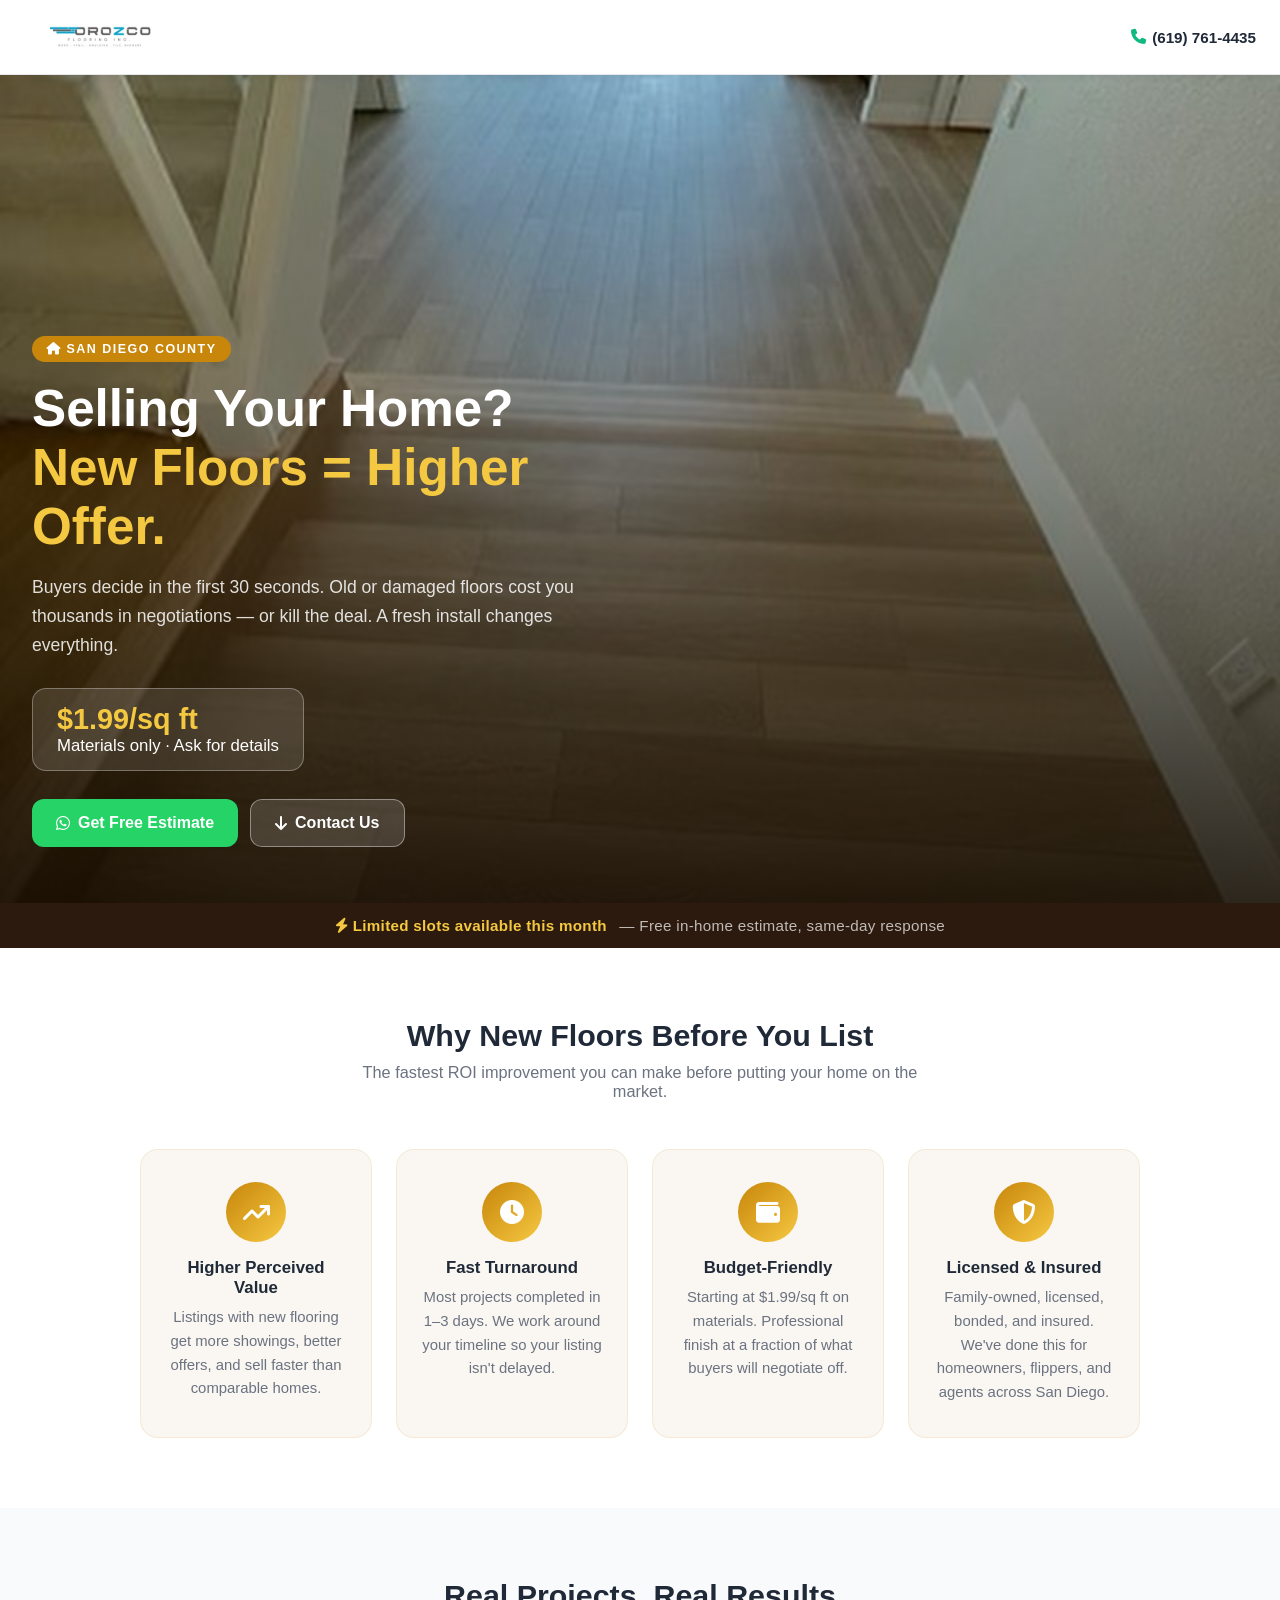
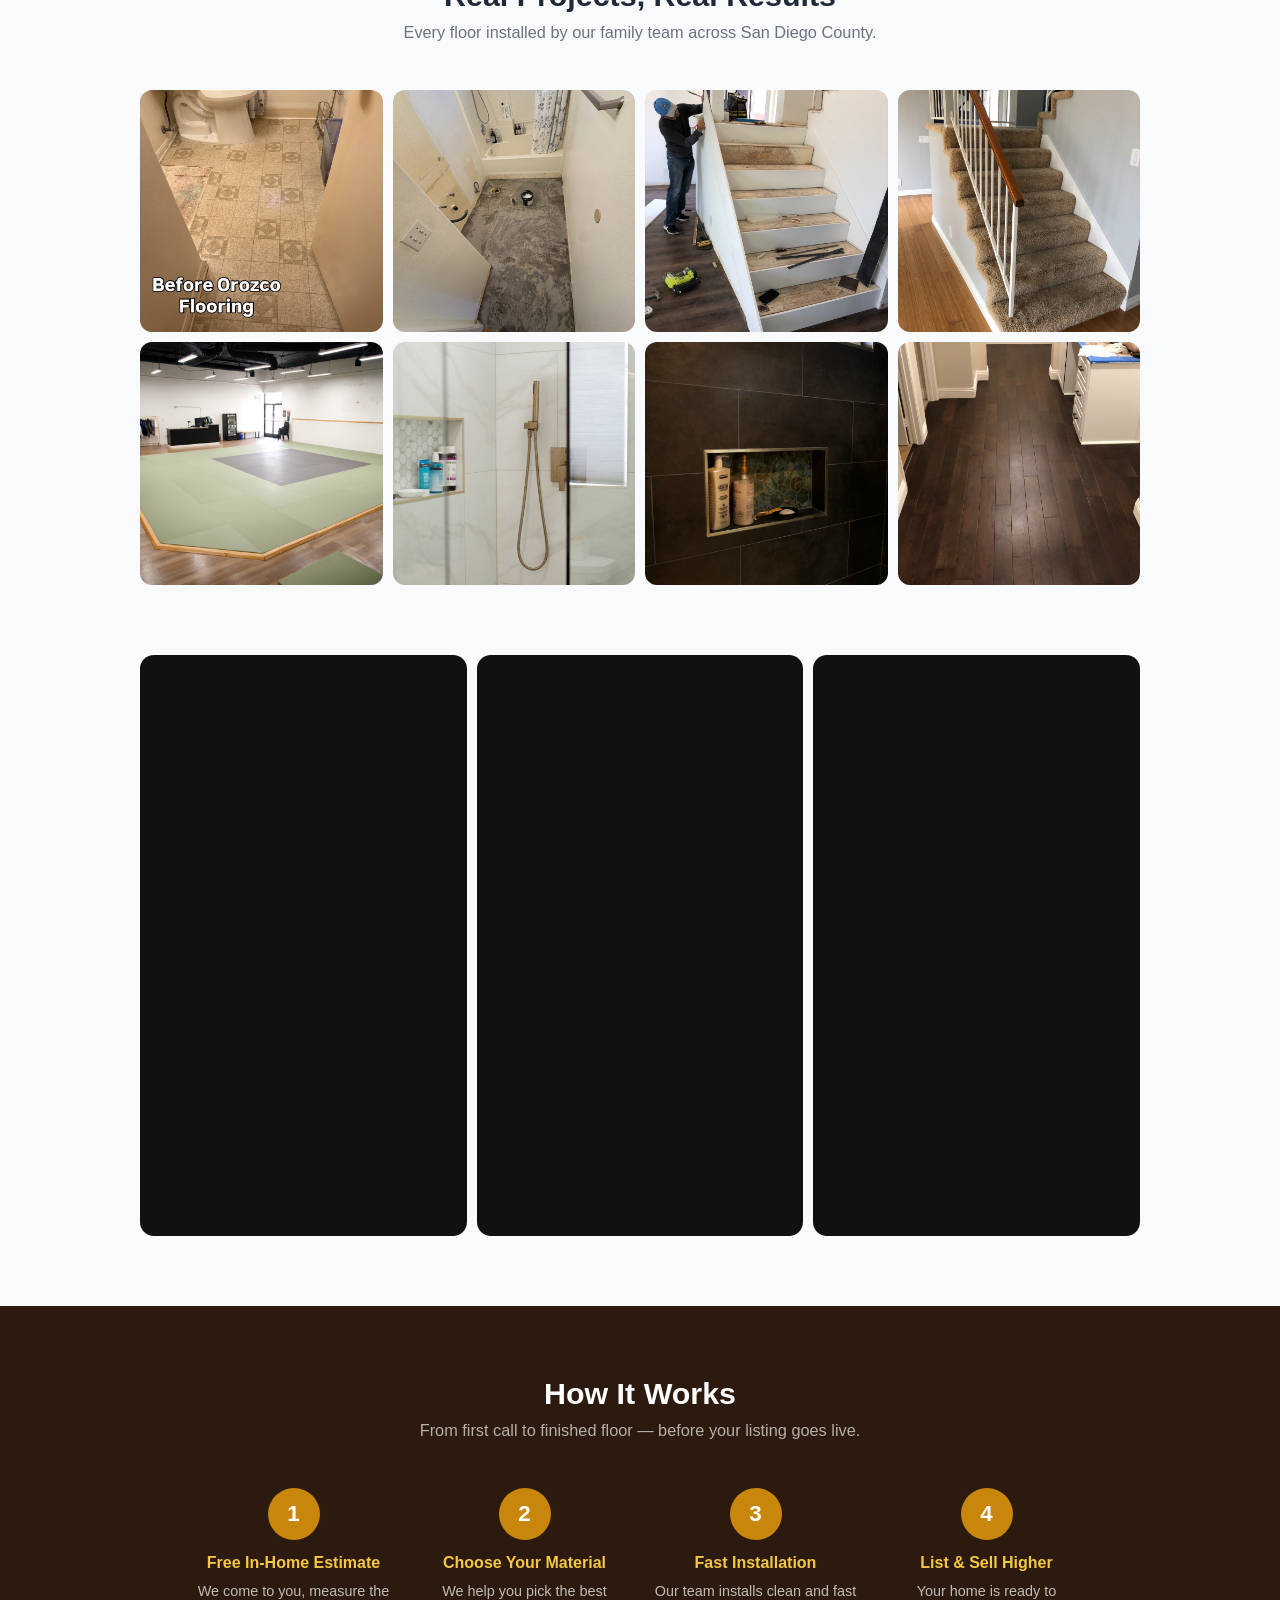
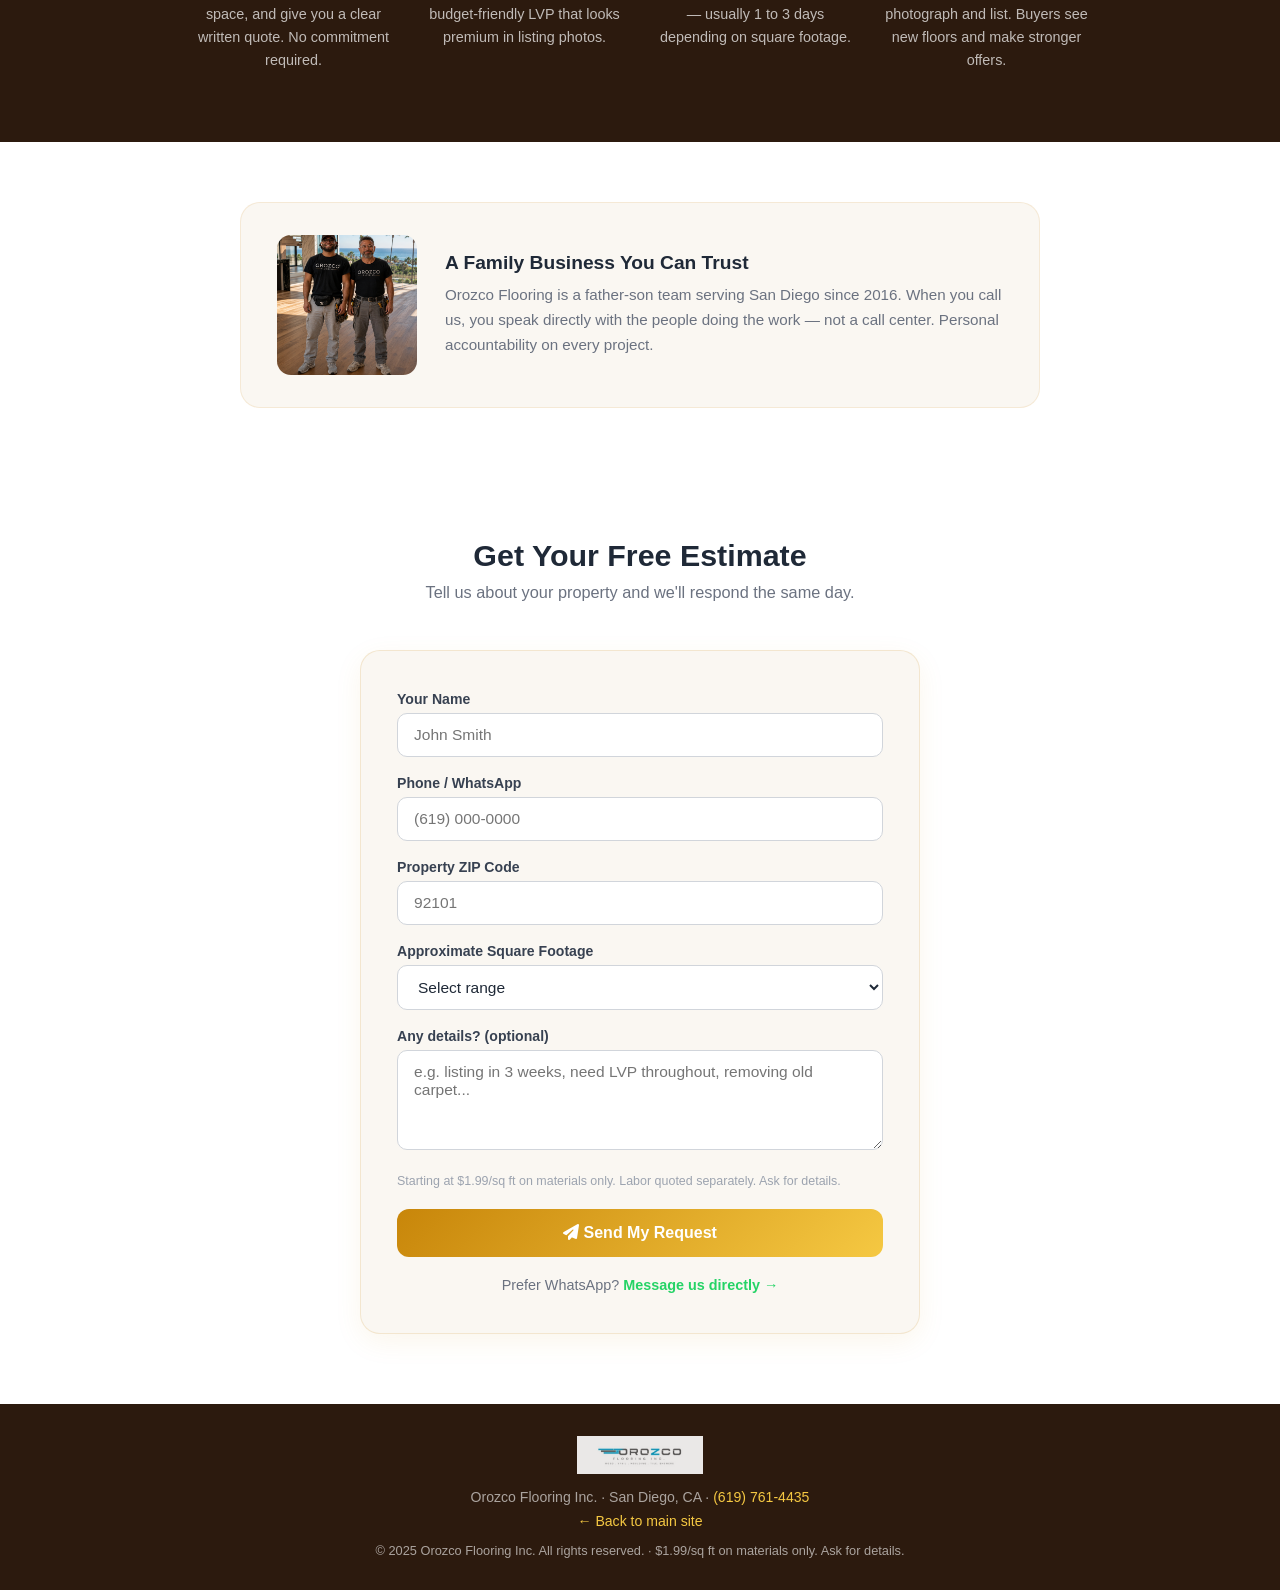
==== sell-your-home.html @ 4dd61f0c "Add sell-your-home landing page with form, gallery, videos" ====
<!DOCTYPE html>
<html lang="en">
<head>
  <meta charset="UTF-8">
  <meta name="viewport" content="width=device-width, initial-scale=1.0">
  <title>New Floors Before You List | Orozco Flooring San Diego</title>
  <meta name="description" content="Selling your home in San Diego? New LVP floors starting at $1.99/sq ft (materials only). Fast install, professional finish, ready before your listing goes live. Free estimate same day.">
  <meta property="og:title" content="New Floors Before You List | Orozco Flooring">
  <meta property="og:description" content="Buyers decide in 30 seconds. New LVP floors starting at $1.99/sq ft. Serving all of San Diego County. Free estimate.">
  <meta property="og:image" content="https://orozcoflooringsd.com/images/hero01.jpg">
  <meta property="og:url" content="https://orozcoflooringsd.com/sell-your-home.html">
  <meta name="twitter:card" content="summary_large_image">
  <link rel="icon" href="/images/favicon.png" type="image/png">
  <link rel="stylesheet" href="https://cdnjs.cloudflare.com/ajax/libs/font-awesome/6.5.0/css/all.min.css">
  <style>
    * { margin: 0; padding: 0; box-sizing: border-box; }
    :root {
      --primary: #C8860A;
      --primary-dark: #A06B05;
      --accent: #F5C842;
      --secondary: #2C1A0E;
      --text: #374151;
      --bg-light: #f9fafb;
    }
    body { font-family: 'Helvetica Neue', Arial, sans-serif; color: #333; background: #fff; }
    html { scroll-behavior: smooth; }
    a { text-decoration: none; }

    /* HEADER */
    header {
      background: #fff;
      padding: 12px 24px;
      display: flex; align-items: center; justify-content: space-between;
      border-bottom: 1px solid #e5e7eb;
      position: sticky; top: 0; z-index: 1000;
      box-shadow: 0 2px 8px rgba(0,0,0,0.06);
    }
    header img { height: 46px; width: auto; }
    .header-phone {
      display: flex; align-items: center; gap: 6px;
      color: #1f2937; font-weight: 700; font-size: 0.95rem;
    }
    .header-phone i { color: #10b981; }
    @media (max-width: 500px) { .header-phone { display: none; } }

    /* HERO */
    .hero {
      position: relative;
      min-height: 92vh;
      display: flex; align-items: flex-end;
      overflow: hidden;
    }
    .hero-video {
      position: absolute; inset: 0;
      width: 100%; height: 100%;
      object-fit: cover;
    }
    .hero-img {
      position: absolute; inset: 0;
      width: 100%; height: 100%;
      object-fit: cover;
    }
    .hero-overlay {
      position: absolute; inset: 0;
      background: linear-gradient(to top, rgba(20,10,0,0.85) 0%, rgba(20,10,0,0.4) 50%, rgba(20,10,0,0.15) 100%);
    }
    .hero-content {
      position: relative; z-index: 2;
      padding: 48px 32px 56px;
      max-width: 700px;
    }
    .hero-tag {
      display: inline-block;
      background: var(--primary);
      color: white; font-size: 0.78rem; font-weight: 700;
      letter-spacing: 1.5px; text-transform: uppercase;
      padding: 6px 14px; border-radius: 20px; margin-bottom: 18px;
    }
    .hero-content h1 {
      font-size: clamp(2rem, 5vw, 3.2rem);
      font-weight: 900; color: white; line-height: 1.15;
      margin-bottom: 16px;
    }
    .hero-content h1 span { color: var(--accent); }
    .hero-content p {
      color: rgba(255,255,255,0.85); font-size: 1.1rem;
      line-height: 1.65; margin-bottom: 28px; max-width: 560px;
    }
    .hero-price {
      display: inline-block;
      background: rgba(255,255,255,0.12);
      border: 1px solid rgba(255,255,255,0.3);
      color: white; border-radius: 14px;
      padding: 14px 24px; margin-bottom: 28px;
      font-size: 1.05rem;
    }
    .hero-price strong { font-size: 1.8rem; color: var(--accent); display: block; }
    .hero-price small { font-size: 0.75rem; color: rgba(255,255,255,0.65); display: block; margin-top: 2px; }
    .hero-ctas { display: flex; gap: 12px; flex-wrap: wrap; }
    .btn-wa {
      display: inline-flex; align-items: center; gap: 8px;
      background: #25D366; color: white;
      padding: 14px 24px; border-radius: 12px;
      font-weight: 700; font-size: 1rem;
      transition: background 0.2s, transform 0.2s;
    }
    .btn-wa:hover { background: #1ebe5d; transform: translateY(-2px); }
    .btn-scroll {
      display: inline-flex; align-items: center; gap: 8px;
      background: rgba(255,255,255,0.15); border: 1px solid rgba(255,255,255,0.4);
      color: white; padding: 14px 24px; border-radius: 12px;
      font-weight: 600; font-size: 1rem;
      transition: background 0.2s;
    }
    .btn-scroll:hover { background: rgba(255,255,255,0.25); }

    /* URGENCY BAR */
    .urgency-bar {
      background: var(--secondary);
      color: var(--accent);
      text-align: center; padding: 14px 20px;
      font-weight: 700; font-size: 0.95rem; letter-spacing: 0.3px;
    }
    .urgency-bar span { color: rgba(255,255,255,0.7); font-weight: 400; margin-left: 8px; }

    /* WHY SECTION */
    .why-section { padding: 70px 24px; background: #fff; }
    .why-section h2 {
      text-align: center; font-size: 1.9rem; font-weight: 800;
      color: #1f2937; margin-bottom: 10px;
    }
    .section-sub {
      text-align: center; color: #6b7280; font-size: 1.02rem;
      margin-bottom: 48px; max-width: 560px; margin-left: auto; margin-right: auto;
    }
    .why-grid {
      display: grid; grid-template-columns: repeat(auto-fit, minmax(220px,1fr));
      gap: 24px; max-width: 1000px; margin: 0 auto;
    }
    .why-card {
      background: #faf7f2; border-radius: 18px;
      padding: 32px 24px; text-align: center;
      border: 1px solid rgba(200,134,10,0.12);
    }
    .why-icon {
      width: 60px; height: 60px; border-radius: 50%;
      background: linear-gradient(135deg, var(--primary), var(--accent));
      display: flex; align-items: center; justify-content: center;
      font-size: 1.5rem; color: white; margin: 0 auto 16px;
    }
    .why-card h3 { font-size: 1.05rem; font-weight: 700; color: #1f2937; margin-bottom: 8px; }
    .why-card p { font-size: 0.93rem; color: #6b7280; line-height: 1.6; }

    /* BEFORE/AFTER GALLERY */
    .gallery-section { padding: 70px 24px; background: #f9fafb; }
    .gallery-section h2 {
      text-align: center; font-size: 1.9rem; font-weight: 800;
      color: #1f2937; margin-bottom: 10px;
    }
    .photo-grid {
      display: grid;
      grid-template-columns: repeat(2, 1fr);
      gap: 10px; max-width: 1000px; margin: 40px auto 0;
    }
    @media (min-width: 640px) { .photo-grid { grid-template-columns: repeat(3, 1fr); } }
    @media (min-width: 960px) { .photo-grid { grid-template-columns: repeat(4, 1fr); } }
    .photo-grid img {
      width: 100%; aspect-ratio: 1;
      object-fit: cover; border-radius: 12px;
      display: block;
    }

    /* VIDEO ROW */
    .video-row {
      padding: 0 24px 70px;
      background: #f9fafb;
    }
    .video-row-grid {
      display: grid;
      grid-template-columns: repeat(3, 1fr);
      gap: 10px; max-width: 1000px; margin: 0 auto;
    }
    @media (max-width: 600px) { .video-row-grid { grid-template-columns: 1fr 1fr; } }
    .video-row-item {
      aspect-ratio: 9/16; border-radius: 14px;
      overflow: hidden; background: #111;
    }
    .video-row-item video {
      width: 100%; height: 100%; object-fit: cover;
      display: block; cursor: pointer;
    }

    /* PROCESS */
    .process-section { padding: 70px 24px; background: var(--secondary); }
    .process-section h2 {
      text-align: center; font-size: 1.9rem; font-weight: 800;
      color: white; margin-bottom: 10px;
    }
    .process-section .section-sub { color: rgba(255,255,255,0.65); }
    .steps {
      display: grid; grid-template-columns: repeat(auto-fit, minmax(200px,1fr));
      gap: 24px; max-width: 900px; margin: 48px auto 0;
    }
    .step { text-align: center; }
    .step-num {
      width: 52px; height: 52px; border-radius: 50%;
      background: var(--primary); color: white;
      font-size: 1.4rem; font-weight: 900;
      display: flex; align-items: center; justify-content: center;
      margin: 0 auto 14px;
    }
    .step h3 { color: var(--accent); font-size: 1rem; font-weight: 700; margin-bottom: 8px; }
    .step p { color: rgba(255,255,255,0.7); font-size: 0.9rem; line-height: 1.6; }

    /* FORM SECTION */
    .form-section { padding: 70px 24px; background: #fff; }
    .form-section h2 {
      text-align: center; font-size: 1.9rem; font-weight: 800;
      color: #1f2937; margin-bottom: 10px;
    }
    .form-wrap {
      max-width: 560px; margin: 40px auto 0;
      background: #faf7f2; border-radius: 20px;
      padding: 40px 36px;
      border: 1px solid rgba(200,134,10,0.15);
      box-shadow: 0 8px 28px rgba(200,134,10,0.08);
    }
    .form-group { margin-bottom: 18px; }
    .form-group label { display: block; font-size: 0.88rem; font-weight: 600; color: #374151; margin-bottom: 6px; }
    .form-group input, .form-group textarea, .form-group select {
      width: 100%; padding: 12px 16px;
      border: 1px solid #d1d5db; border-radius: 10px;
      font-size: 0.97rem; font-family: inherit; color: #1f2937;
      background: white; outline: none;
      transition: border-color 0.2s;
    }
    .form-group input:focus, .form-group textarea:focus, .form-group select:focus {
      border-color: var(--primary);
    }
    .form-group textarea { min-height: 100px; resize: vertical; }
    .form-disclaimer {
      font-size: 0.78rem; color: #9ca3af; margin-bottom: 18px; line-height: 1.5;
    }
    .btn-submit {
      width: 100%; background: linear-gradient(135deg, var(--primary), var(--accent));
      color: white; border: none; border-radius: 12px;
      padding: 15px; font-size: 1rem; font-weight: 700;
      cursor: pointer; transition: opacity 0.2s, transform 0.2s;
    }
    .btn-submit:hover { opacity: 0.9; transform: translateY(-1px); }
    .wa-alt {
      text-align: center; margin-top: 20px;
      color: #6b7280; font-size: 0.9rem;
    }
    .wa-alt a { color: #25D366; font-weight: 700; }

    /* FAMILY STRIP */
    .family-strip {
      display: flex; align-items: center; gap: 28px;
      max-width: 800px; margin: 0 auto;
      background: #faf7f2; border-radius: 20px;
      padding: 32px 36px;
      border: 1px solid rgba(200,134,10,0.12);
    }
    .family-strip img { width: 140px; height: 140px; object-fit: cover; border-radius: 14px; flex-shrink: 0; }
    .family-strip-text h3 { font-size: 1.2rem; font-weight: 800; color: #1f2937; margin-bottom: 8px; }
    .family-strip-text p { font-size: 0.95rem; color: #6b7280; line-height: 1.65; }
    @media (max-width: 560px) {
      .family-strip { flex-direction: column; text-align: center; padding: 28px 20px; }
      .family-strip img { width: 100%; height: 200px; }
    }
    .family-section { padding: 60px 24px; background: #fff; }

    /* MOBILE CTA BAR */
    .mobile-cta-bar {
      display: none; position: fixed;
      bottom: 0; left: 0; right: 0; z-index: 9999;
      background: #fff; border-top: 1px solid #e5e7eb;
      box-shadow: 0 -4px 16px rgba(0,0,0,0.13);
      padding: 10px 14px; gap: 10px;
    }
    .mobile-cta-bar a {
      flex: 1; display: flex; align-items: center; justify-content: center;
      gap: 7px; padding: 13px 8px; border-radius: 12px;
      font-weight: 700; font-size: 0.95rem; color: white; min-height: 50px;
    }
    .mob-wa { background: #25D366; }
    .mob-call { background: linear-gradient(135deg, var(--primary), var(--accent)); }
    @media (max-width: 600px) {
      .mobile-cta-bar { display: flex; }
      body { padding-bottom: 74px; }
    }

    /* FOOTER */
    footer {
      background: var(--secondary); color: rgba(255,255,255,0.6);
      text-align: center; padding: 32px 20px; font-size: 0.88rem;
    }
    footer a { color: var(--accent); }
    footer .footer-logo { margin-bottom: 12px; }
    footer .footer-logo img { height: 38px; width: auto; opacity: 0.9; }
  </style>
</head>
<body>

<!-- HEADER -->
<header>
  <a href="/"><img src="/images/logo.jpg" alt="Orozco Flooring Inc."></a>
  <a href="tel:+16197614435" class="header-phone">
    <i class="fas fa-phone"></i> (619) 761-4435
  </a>
</header>

<!-- HERO -->
<section class="hero">
  <img src="/images/hero01.jpg" alt="New LVP flooring ready to sell" class="hero-img">
  <div class="hero-overlay"></div>
  <div class="hero-content">
    <span class="hero-tag"><i class="fas fa-home"></i> San Diego County</span>
    <h1>Selling Your Home?<br><span>New Floors = Higher Offer.</span></h1>
    <p>Buyers decide in the first 30 seconds. Old or damaged floors cost you thousands in negotiations — or kill the deal. A fresh install changes everything.</p>
    <div class="hero-price">
      <strong>$1.99/sq ft</strong>
      Materials only · Ask for details
    </div>
    <div class="hero-ctas">
      <a href="https://wa.me/16197614435?text=Hi%2C%20I%27m%20selling%20my%20home%20and%20need%20new%20floors%20before%20listing.%20Can%20I%20get%20a%20free%20estimate%3F" target="_blank" class="btn-wa">
        <i class="fab fa-whatsapp"></i> Get Free Estimate
      </a>
      <a href="#form" class="btn-scroll">
        <i class="fas fa-arrow-down"></i> Contact Us
      </a>
    </div>
  </div>
</section>

<!-- URGENCY BAR -->
<div class="urgency-bar">
  <i class="fas fa-bolt"></i> Limited slots available this month
  <span>— Free in-home estimate, same-day response</span>
</div>

<!-- WHY -->
<section class="why-section">
  <h2>Why New Floors Before You List</h2>
  <p class="section-sub">The fastest ROI improvement you can make before putting your home on the market.</p>
  <div class="why-grid">
    <div class="why-card">
      <div class="why-icon"><i class="fas fa-arrow-trend-up"></i></div>
      <h3>Higher Perceived Value</h3>
      <p>Listings with new flooring get more showings, better offers, and sell faster than comparable homes.</p>
    </div>
    <div class="why-card">
      <div class="why-icon"><i class="fas fa-clock"></i></div>
      <h3>Fast Turnaround</h3>
      <p>Most projects completed in 1–3 days. We work around your timeline so your listing isn't delayed.</p>
    </div>
    <div class="why-card">
      <div class="why-icon"><i class="fas fa-wallet"></i></div>
      <h3>Budget-Friendly</h3>
      <p>Starting at $1.99/sq ft on materials. Professional finish at a fraction of what buyers will negotiate off.</p>
    </div>
    <div class="why-card">
      <div class="why-icon"><i class="fas fa-shield-halved"></i></div>
      <h3>Licensed & Insured</h3>
      <p>Family-owned, licensed, bonded, and insured. We've done this for homeowners, flippers, and agents across San Diego.</p>
    </div>
  </div>
</section>

<!-- GALLERY -->
<section class="gallery-section">
  <h2>Real Projects, Real Results</h2>
  <p class="section-sub">Every floor installed by our family team across San Diego County.</p>
  <div class="photo-grid">
    <img src="/images/carousel/c1p1.jpg" alt="LVP flooring San Diego" loading="lazy">
    <img src="/images/carousel/c1p2.jpg" alt="LVP installation San Diego" loading="lazy">
    <img src="/images/carousel/c4p1.jpg" alt="Floor installation Eastlake" loading="lazy">
    <img src="/images/carousel/c4p3.jpg" alt="New floors before listing" loading="lazy">
    <img src="/images/carousel/c2p1.jpg" alt="Engineered wood Chula Vista" loading="lazy">
    <img src="/images/carousel/c6p1.jpg" alt="Tile flooring San Diego" loading="lazy">
    <img src="/images/carousel/c7p1.jpg" alt="LVP renovation El Cajon" loading="lazy">
    <img src="/images/carousel/c8p1.jpg" alt="Laminate flooring National City" loading="lazy">
  </div>
</section>

<!-- VIDEOS -->
<div class="video-row">
  <div class="video-row-grid">
    <div class="video-row-item">
      <video autoplay muted loop playsinline>
        <source src="/video/stairs.MP4" type="video/mp4">
      </video>
    </div>
    <div class="video-row-item">
      <video autoplay muted loop playsinline>
        <source src="/video/lozeta.MOV" type="video/mp4">
      </video>
    </div>
    <div class="video-row-item">
      <video autoplay muted loop playsinline>
        <source src="/video/showers.MOV" type="video/mp4">
      </video>
    </div>
  </div>
</div>

<!-- PROCESS -->
<section class="process-section">
  <h2>How It Works</h2>
  <p class="section-sub">From first call to finished floor — before your listing goes live.</p>
  <div class="steps">
    <div class="step">
      <div class="step-num">1</div>
      <h3>Free In-Home Estimate</h3>
      <p>We come to you, measure the space, and give you a clear written quote. No commitment required.</p>
    </div>
    <div class="step">
      <div class="step-num">2</div>
      <h3>Choose Your Material</h3>
      <p>We help you pick the best budget-friendly LVP that looks premium in listing photos.</p>
    </div>
    <div class="step">
      <div class="step-num">3</div>
      <h3>Fast Installation</h3>
      <p>Our team installs clean and fast — usually 1 to 3 days depending on square footage.</p>
    </div>
    <div class="step">
      <div class="step-num">4</div>
      <h3>List & Sell Higher</h3>
      <p>Your home is ready to photograph and list. Buyers see new floors and make stronger offers.</p>
    </div>
  </div>
</section>

<!-- FAMILY -->
<section class="family-section">
  <div class="family-strip">
    <img src="/images/them.PNG" alt="Nathaniel Orozco and father — Orozco Flooring family team">
    <div class="family-strip-text">
      <h3>A Family Business You Can Trust</h3>
      <p>Orozco Flooring is a father-son team serving San Diego since 2016. When you call us, you speak directly with the people doing the work — not a call center. Personal accountability on every project.</p>
    </div>
  </div>
</section>

<!-- FORM -->
<section class="form-section" id="form">
  <h2>Get Your Free Estimate</h2>
  <p class="section-sub">Tell us about your property and we'll respond the same day.</p>
  <div class="form-wrap">
    <form action="https://api.web3forms.com/submit" method="POST">
      <input type="hidden" name="access_key" value="PASTE_WEB3FORMS_KEY_HERE">
      <input type="hidden" name="subject" value="New Lead — Sell Your Home Landing Page">
      <input type="hidden" name="redirect" value="https://orozcoflooringsd.com/sell-your-home.html?sent=1">
      <div class="form-group">
        <label>Your Name</label>
        <input type="text" name="name" placeholder="John Smith" required>
      </div>
      <div class="form-group">
        <label>Phone / WhatsApp</label>
        <input type="tel" name="phone" placeholder="(619) 000-0000" required>
      </div>
      <div class="form-group">
        <label>Property ZIP Code</label>
        <input type="text" name="zip" placeholder="92101">
      </div>
      <div class="form-group">
        <label>Approximate Square Footage</label>
        <select name="sqft">
          <option value="">Select range</option>
          <option>Under 500 sq ft</option>
          <option>500 – 1,000 sq ft</option>
          <option>1,000 – 2,000 sq ft</option>
          <option>2,000 – 3,500 sq ft</option>
          <option>3,500+ sq ft</option>
        </select>
      </div>
      <div class="form-group">
        <label>Any details? (optional)</label>
        <textarea name="message" placeholder="e.g. listing in 3 weeks, need LVP throughout, removing old carpet..."></textarea>
      </div>
      <p class="form-disclaimer">Starting at $1.99/sq ft on materials only. Labor quoted separately. Ask for details.</p>
      <button type="submit" class="btn-submit"><i class="fas fa-paper-plane"></i> Send My Request</button>
    </form>
    <p class="wa-alt">Prefer WhatsApp? <a href="https://wa.me/16197614435?text=Hi%2C%20I%27m%20selling%20my%20home%20and%20need%20new%20floors.%20Can%20I%20get%20a%20free%20estimate%3F" target="_blank">Message us directly →</a></p>
  </div>
</section>

<!-- MOBILE CTA BAR -->
<div class="mobile-cta-bar">
  <a href="https://wa.me/16197614435?text=Hi%2C%20I%27m%20selling%20my%20home%20and%20need%20new%20floors.%20Can%20I%20get%20a%20free%20estimate%3F" target="_blank" class="mob-wa">
    <i class="fab fa-whatsapp"></i> WhatsApp
  </a>
  <a href="tel:+16197614435" class="mob-call">
    <i class="fas fa-phone"></i> Call Now
  </a>
</div>

<!-- FOOTER -->
<footer>
  <div class="footer-logo"><img src="/images/logo.jpg" alt="Orozco Flooring Inc."></div>
  <p>Orozco Flooring Inc. · San Diego, CA · <a href="tel:+16197614435">(619) 761-4435</a></p>
  <p style="margin-top:8px;"><a href="/">← Back to main site</a></p>
  <p style="margin-top:14px;font-size:0.8rem;">© 2025 Orozco Flooring Inc. All rights reserved. · $1.99/sq ft on materials only. Ask for details.</p>
</footer>

<script>
  document.querySelectorAll('.video-row-item video').forEach(v => {
    v.style.cursor = 'pointer';
    v.addEventListener('click', () => {
      if (v.requestFullscreen) v.requestFullscreen();
      else if (v.webkitEnterFullscreen) v.webkitEnterFullscreen();
      else if (v.webkitRequestFullscreen) v.webkitRequestFullscreen();
    });
  });

  // Show success message if redirected after form submit
  const params = new URLSearchParams(window.location.search);
  if (params.get('sent') === '1') {
    const form = document.querySelector('form');
    if (form) form.innerHTML = '<div style="text-align:center;padding:32px 0;"><div style="font-size:3rem;margin-bottom:16px;">✅</div><h3 style="color:#1f2937;font-size:1.3rem;margin-bottom:10px;">We got your request!</h3><p style="color:#6b7280;">We\'ll be in touch today. You can also <a href="https://wa.me/16197614435" style="color:#25D366;font-weight:700;">WhatsApp us directly</a>.</p></div>';
  }
</script>

</body>
</html>
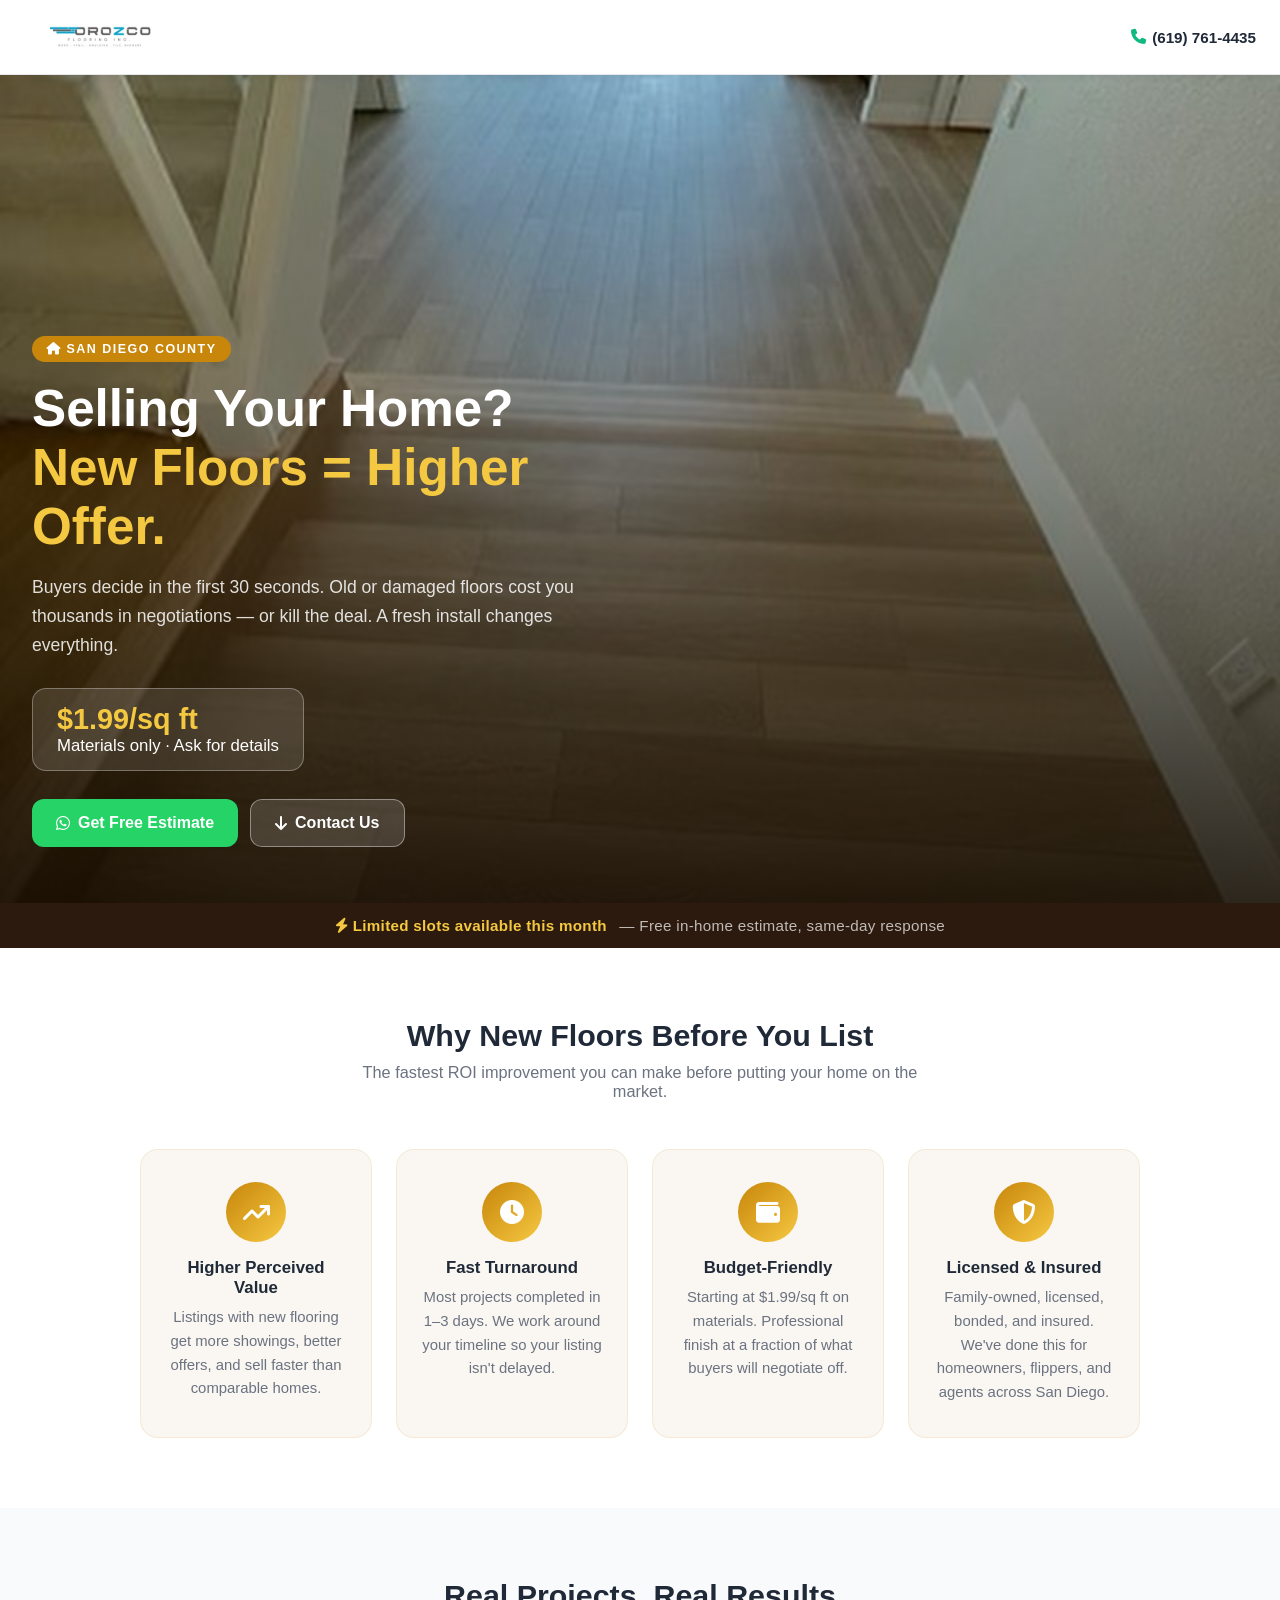
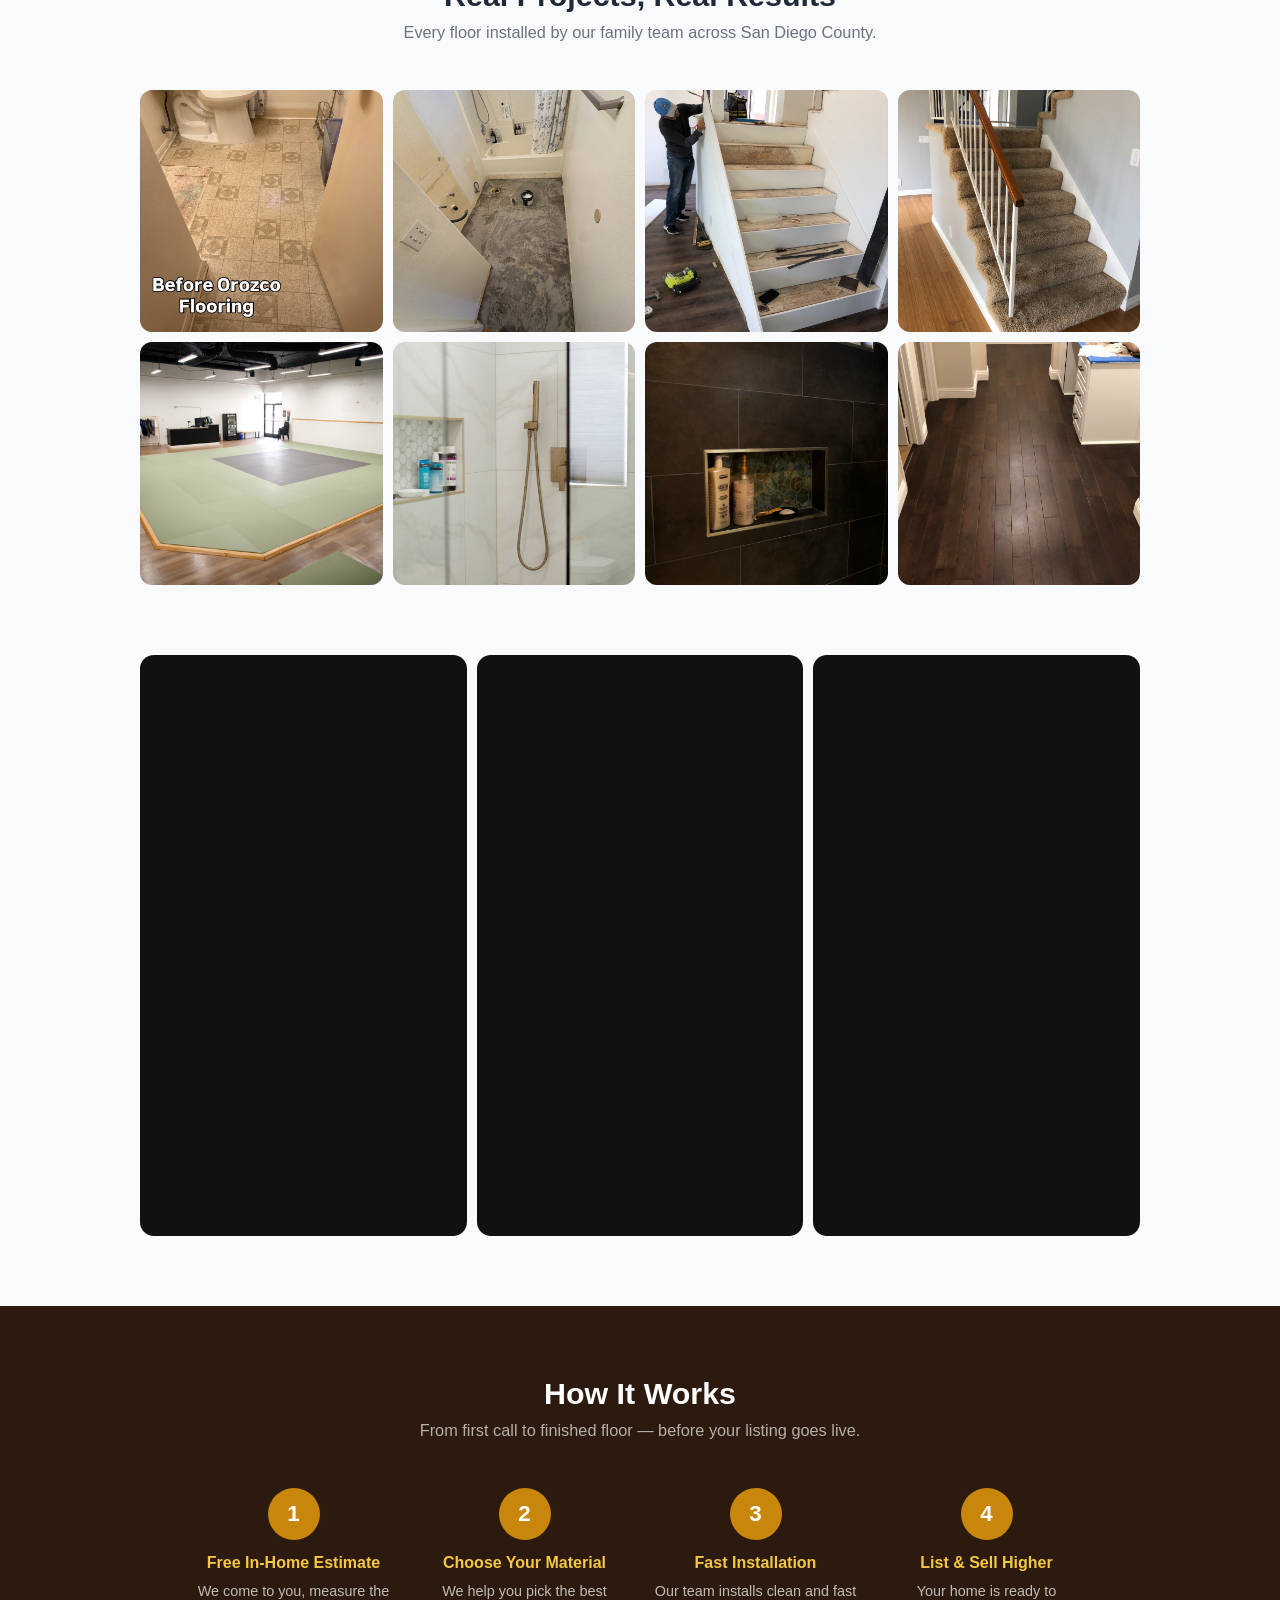
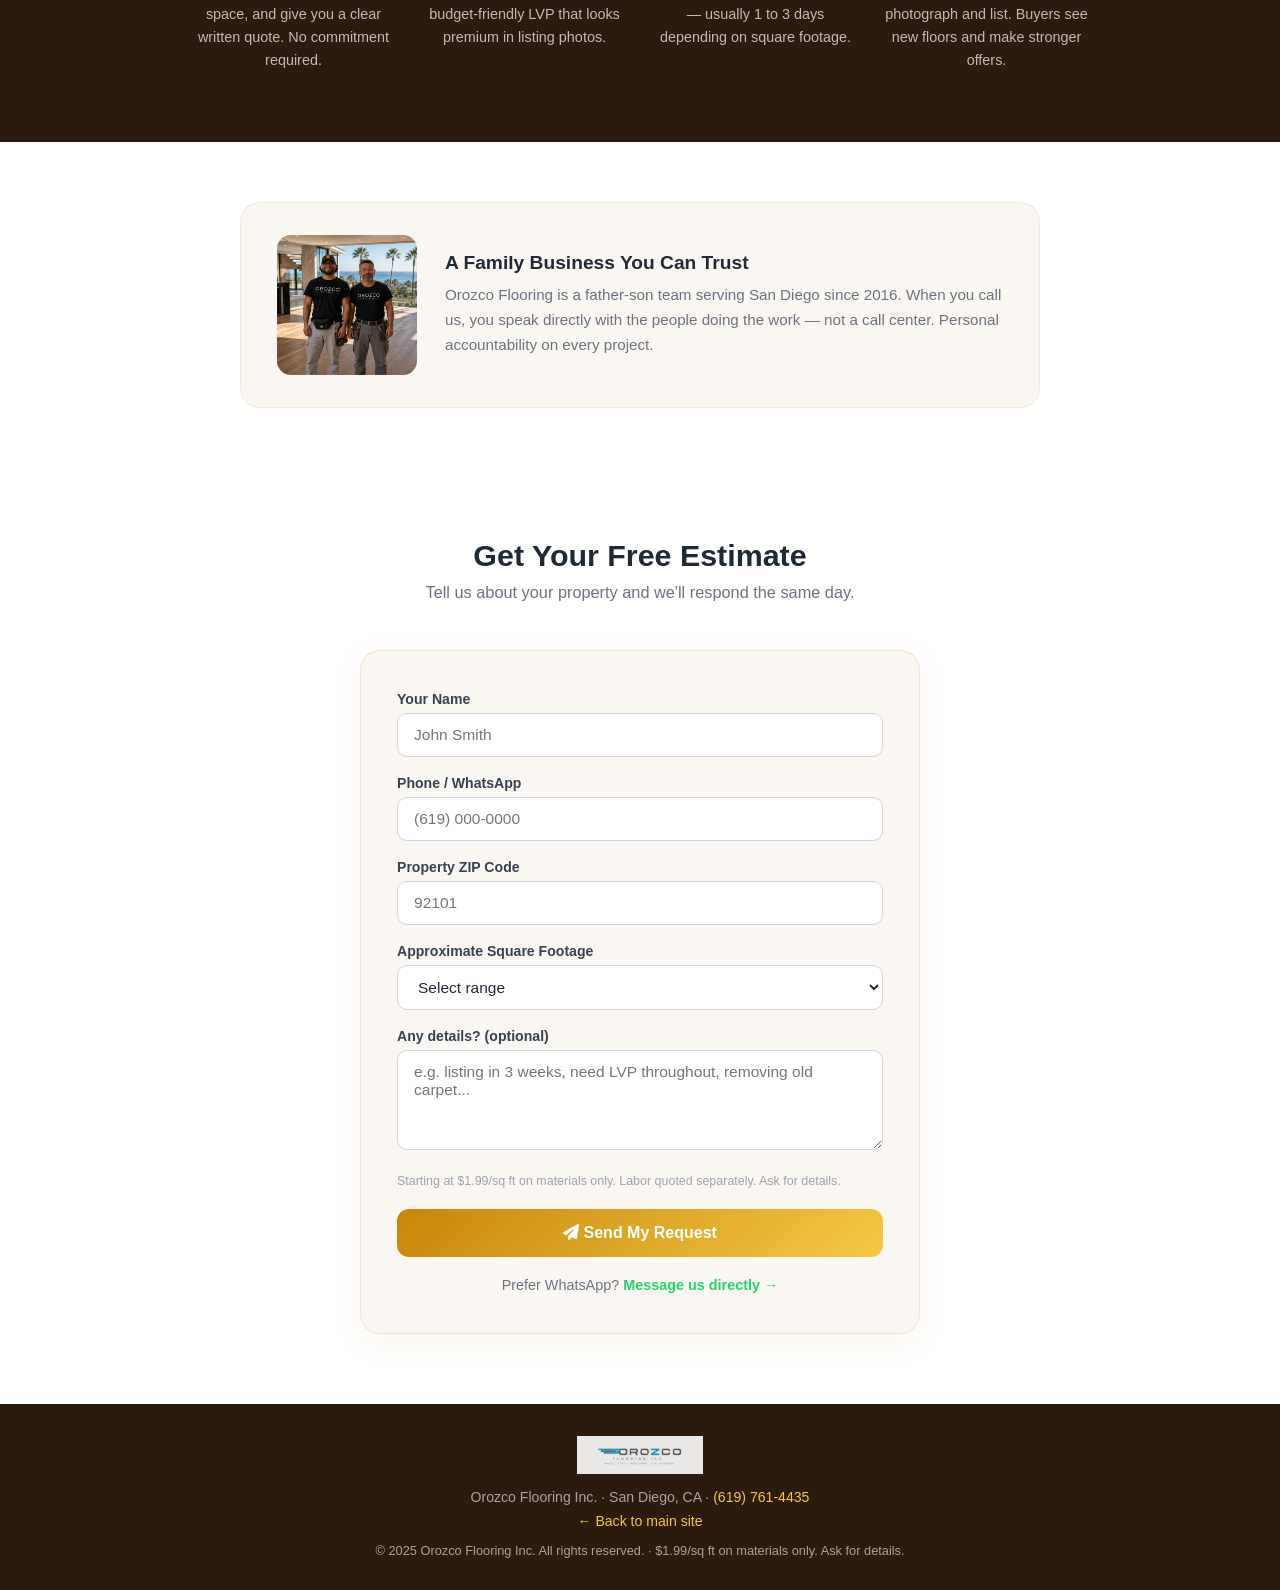
==== commit d6e98f94: "Fix family photo — object-position top to show heads" ====
--- a/sell-your-home.html
+++ b/sell-your-home.html
@@ -436,7 +436,7 @@
 <!-- FAMILY -->
 <section class="family-section">
   <div class="family-strip">
-    <img src="/images/them.PNG" alt="Nathaniel Orozco and father — Orozco Flooring family team">
+    <img src="/images/them.PNG" alt="Nathaniel Orozco and father — Orozco Flooring family team" style="object-position: top;">
     <div class="family-strip-text">
       <h3>A Family Business You Can Trust</h3>
       <p>Orozco Flooring is a father-son team serving San Diego since 2016. When you call us, you speak directly with the people doing the work — not a call center. Personal accountability on every project.</p>
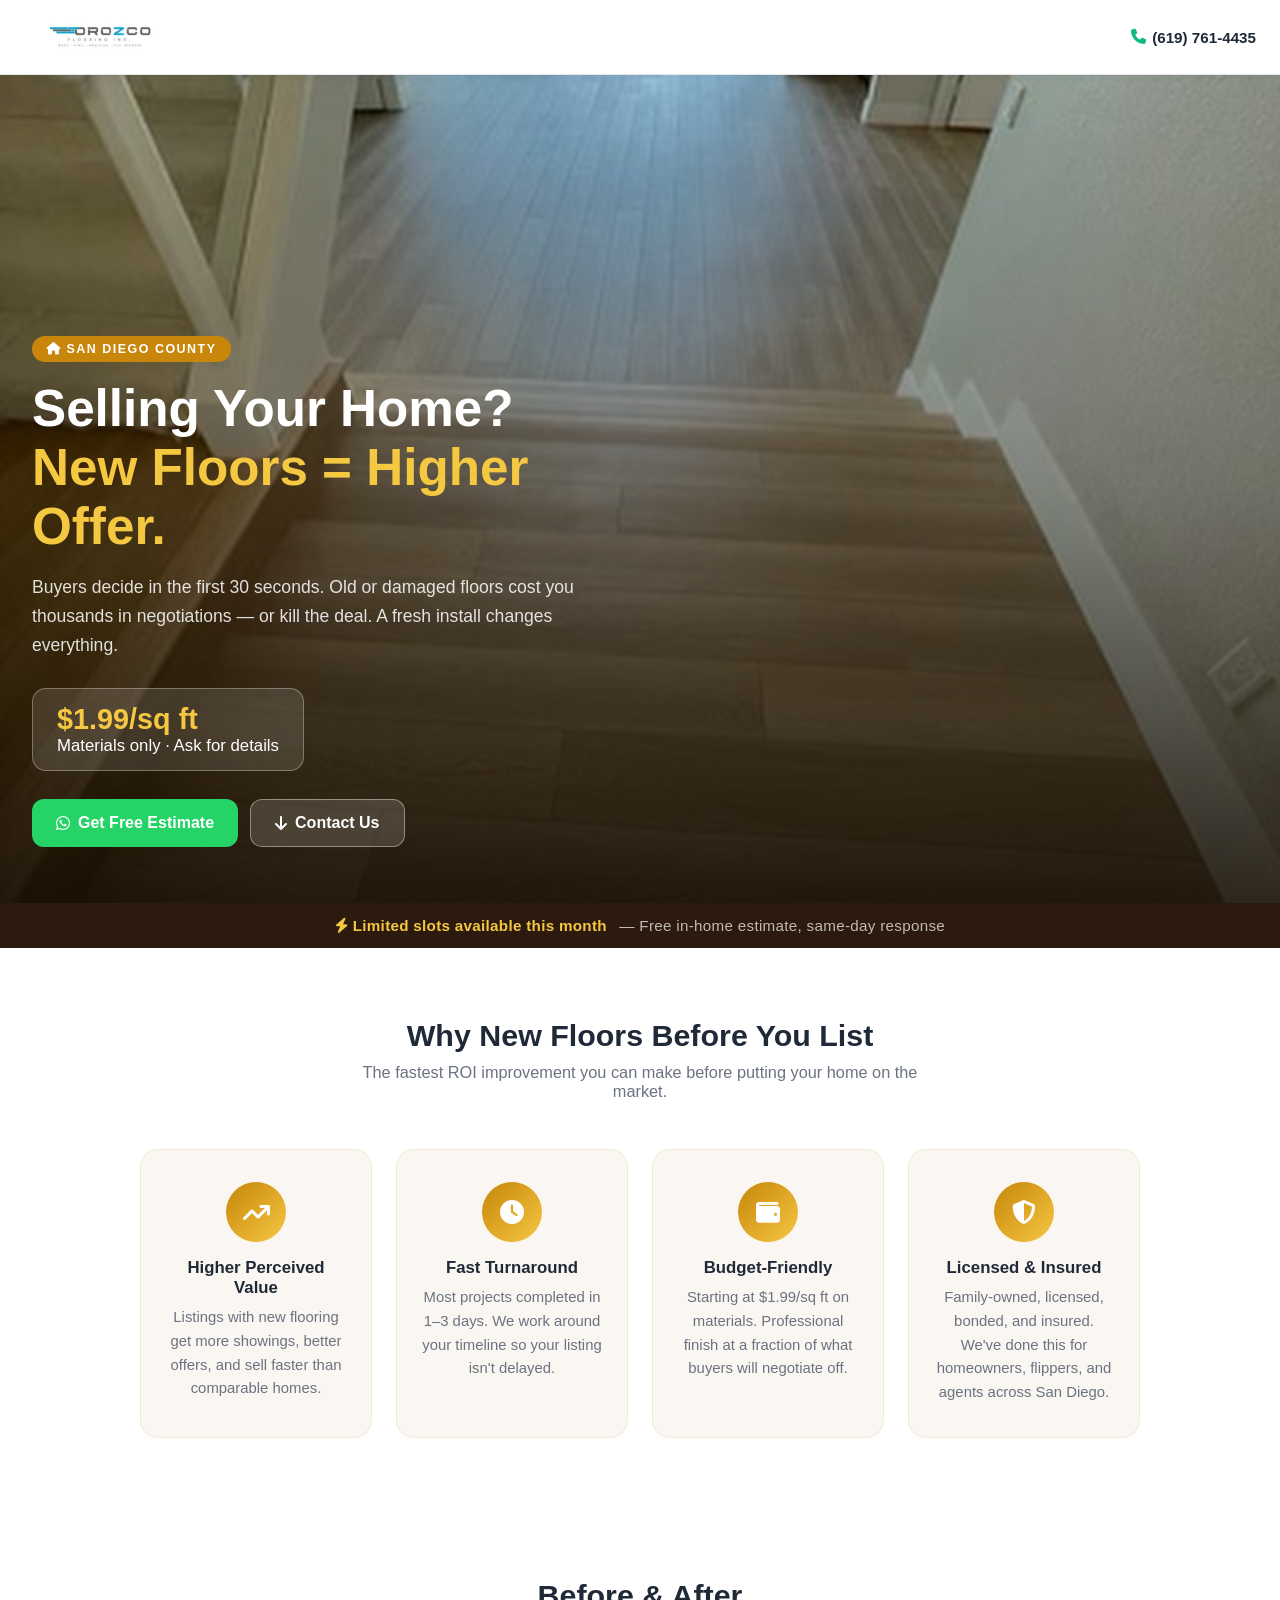
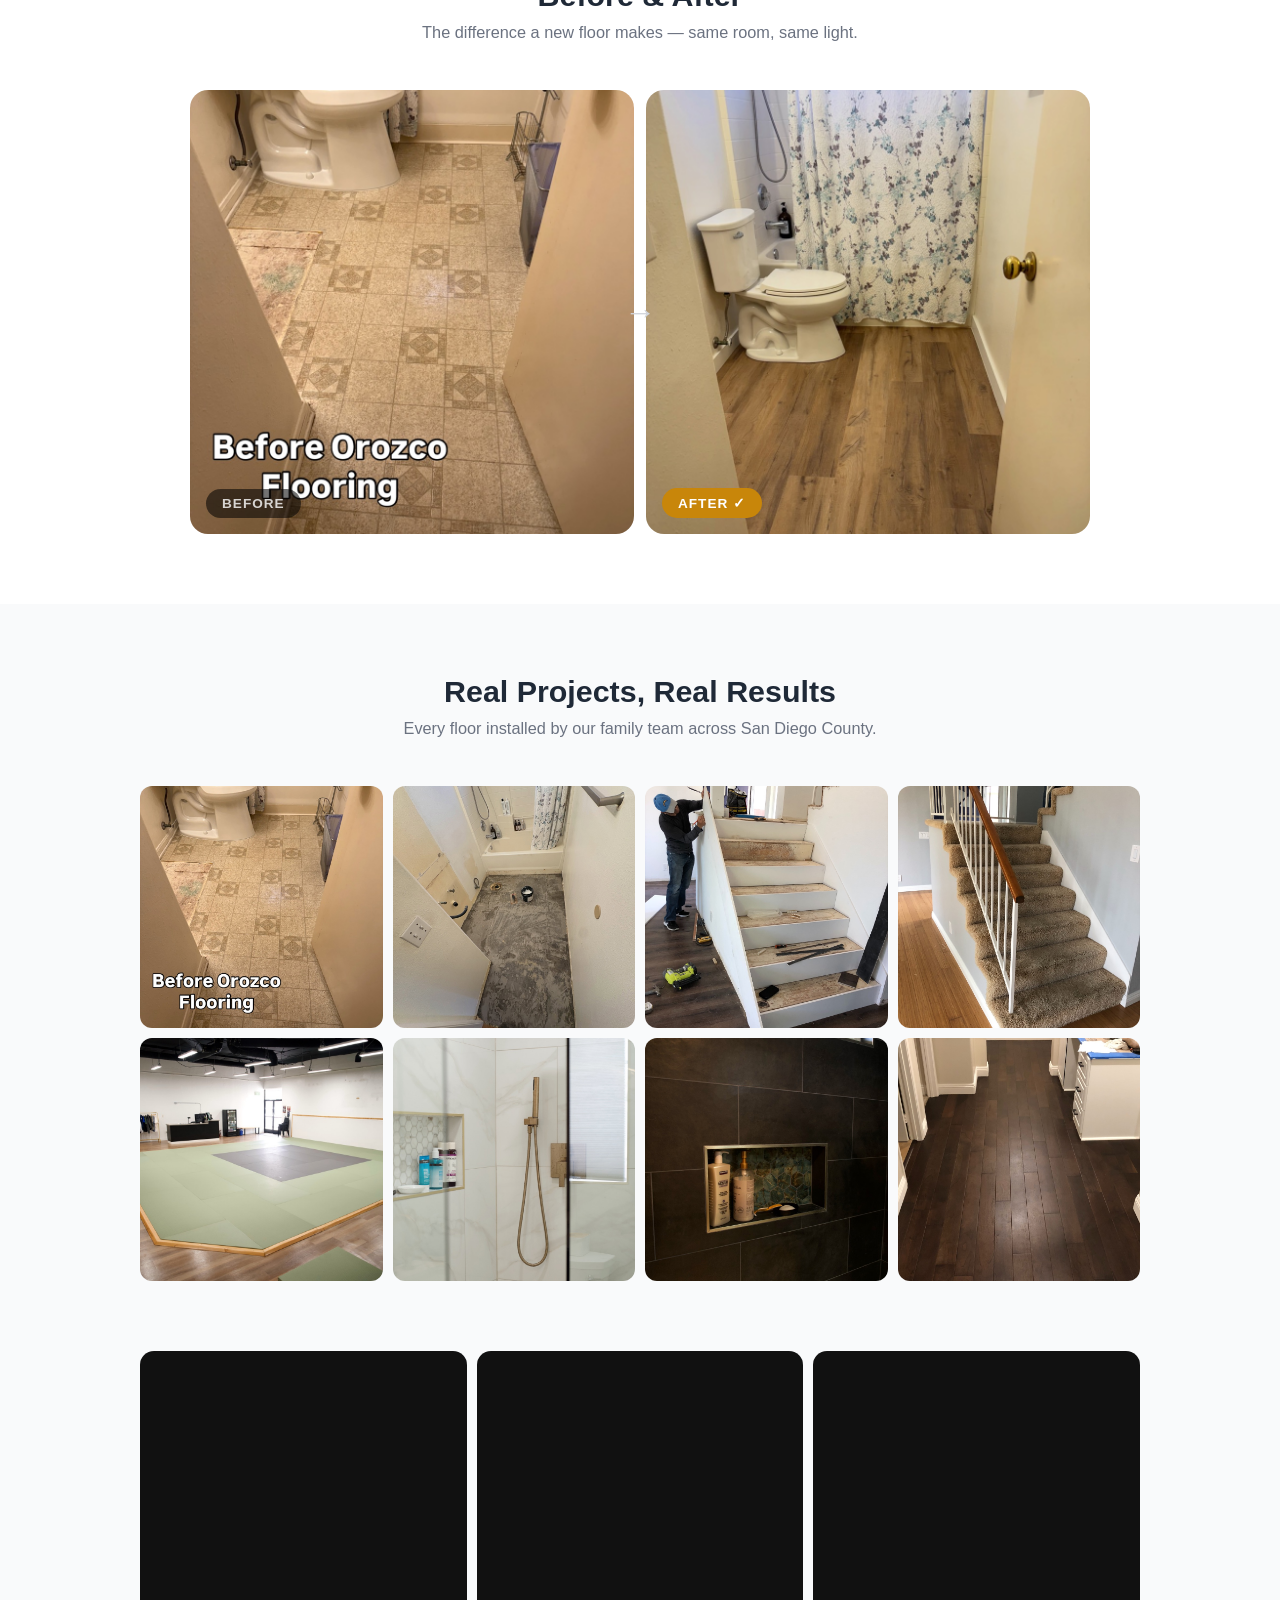
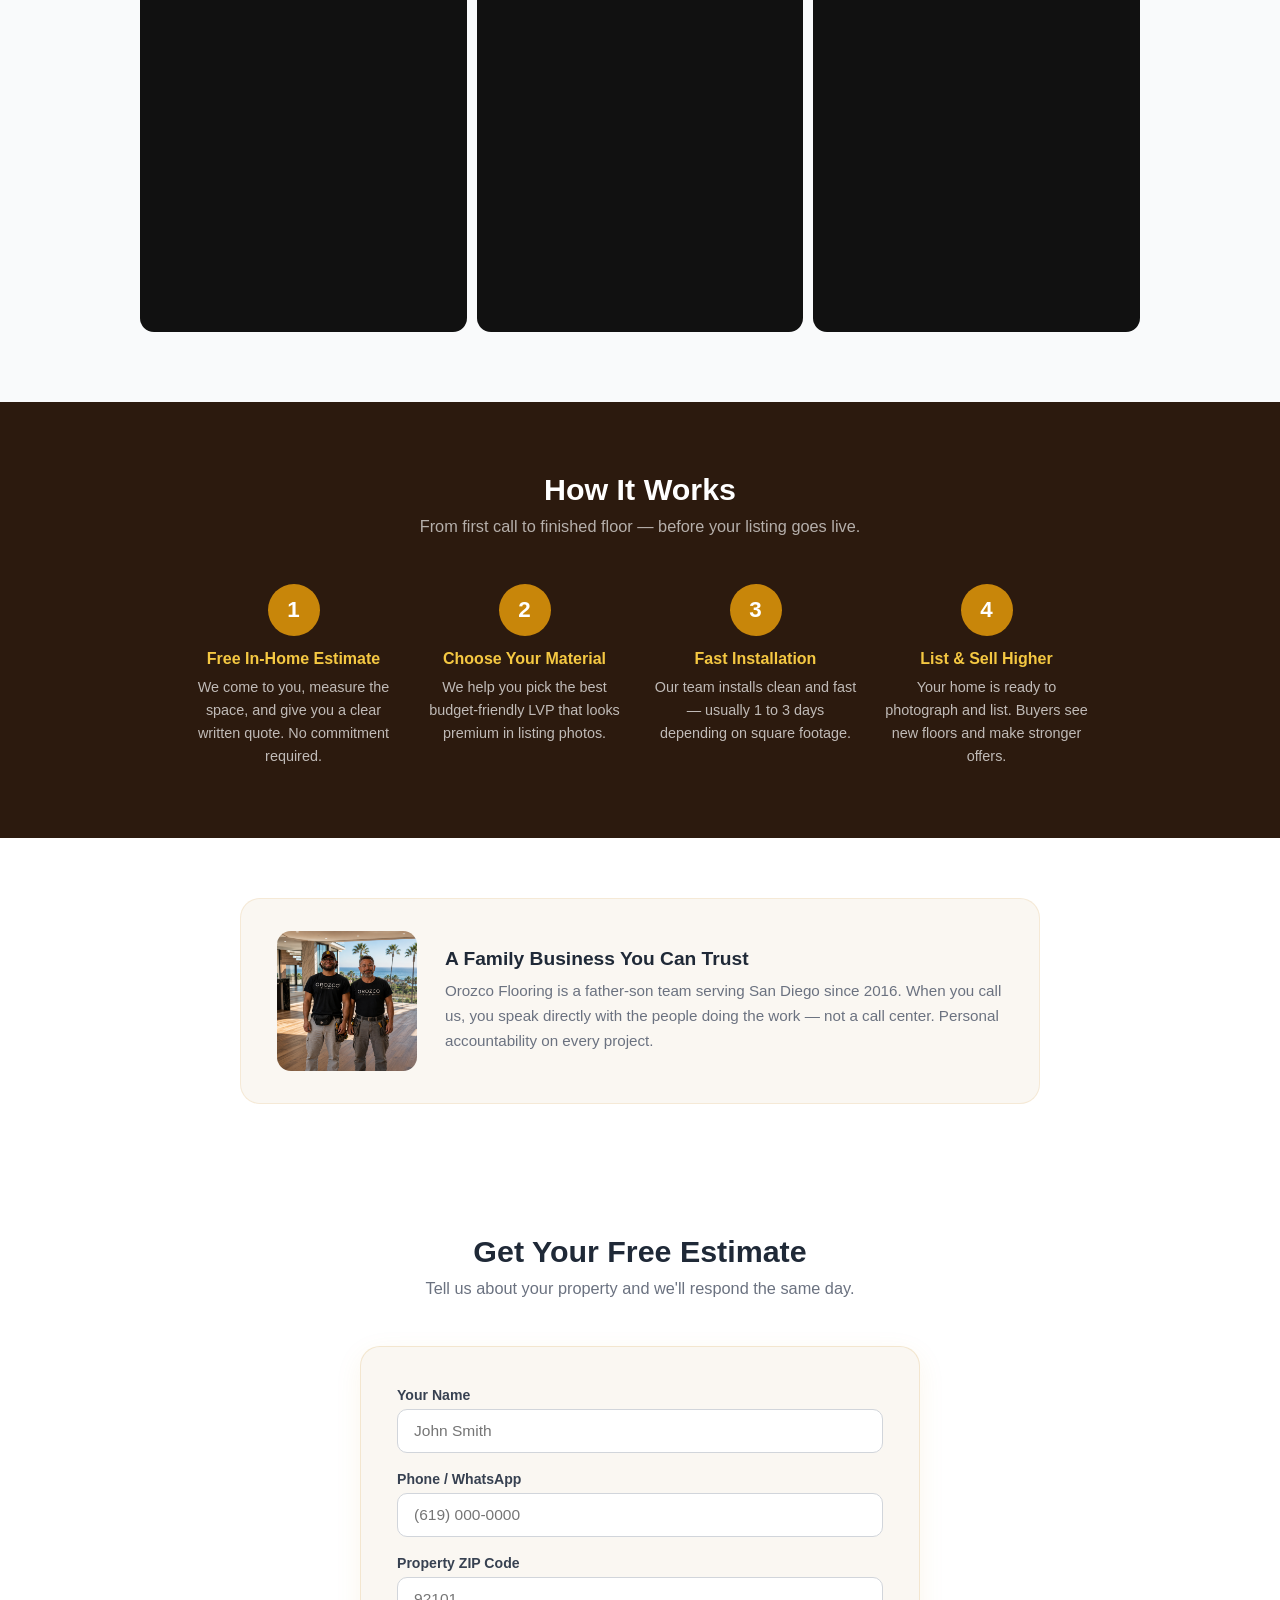
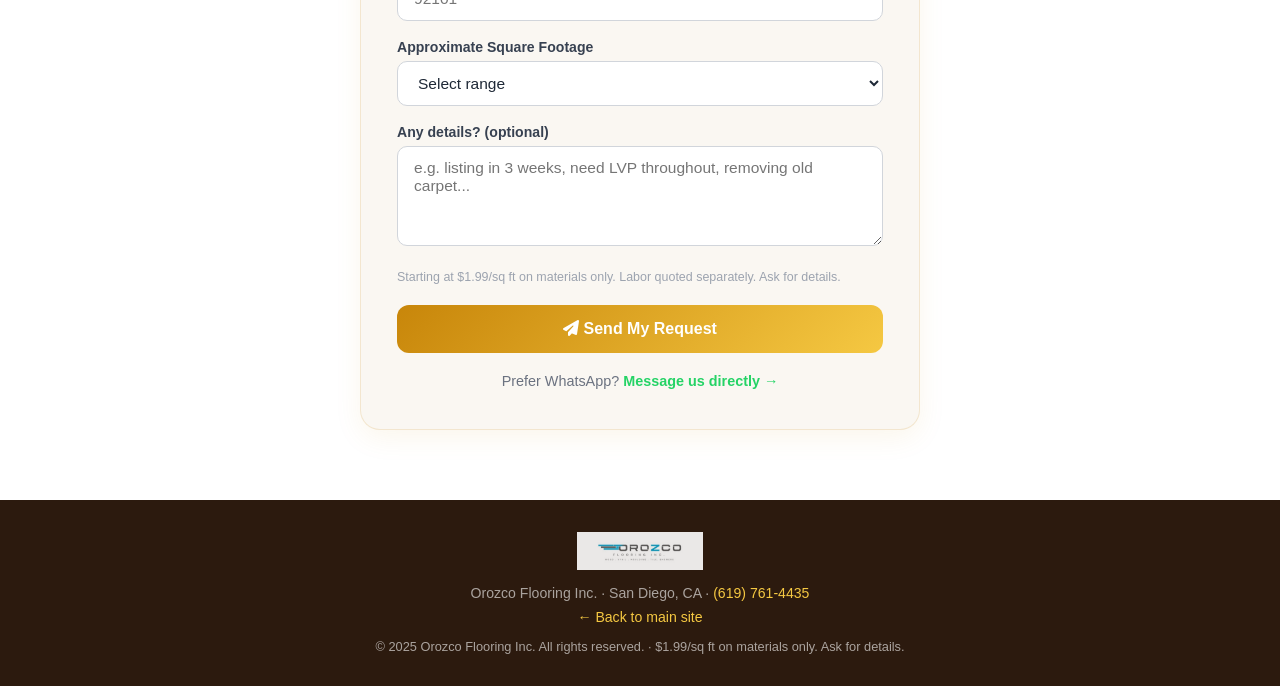
==== commit 2bf7b4c4: "Add before/after section with c1p1 and c1p5" ====
--- a/sell-your-home.html
+++ b/sell-your-home.html
@@ -152,6 +152,32 @@
     .why-card p { font-size: 0.93rem; color: #6b7280; line-height: 1.6; }
 
     /* BEFORE/AFTER GALLERY */
+    /* BEFORE / AFTER */
+    .ba-section { padding: 70px 24px; background: #fff; }
+    .ba-section h2 { text-align: center; font-size: 1.9rem; font-weight: 800; color: #1f2937; margin-bottom: 10px; }
+    .ba-grid {
+      display: grid; grid-template-columns: 1fr 1fr;
+      gap: 12px; max-width: 900px; margin: 40px auto 0;
+    }
+    @media (max-width: 500px) { .ba-grid { grid-template-columns: 1fr; } }
+    .ba-item { position: relative; border-radius: 18px; overflow: hidden; aspect-ratio: 1; }
+    .ba-item img { width: 100%; height: 100%; object-fit: cover; display: block; }
+    .ba-label {
+      position: absolute; bottom: 16px; left: 16px;
+      font-size: 0.85rem; font-weight: 800; letter-spacing: 1px; text-transform: uppercase;
+      padding: 7px 16px; border-radius: 20px;
+    }
+    .ba-label.before { background: rgba(0,0,0,0.55); color: rgba(255,255,255,0.8); }
+    .ba-label.after  { background: var(--primary); color: white; }
+    .ba-arrow {
+      display: flex; align-items: center; justify-content: center;
+      font-size: 2rem; color: #d1d5db;
+      position: absolute; top: 50%; left: 50%;
+      transform: translate(-50%,-50%);
+      pointer-events: none;
+    }
+    @media (max-width: 500px) { .ba-arrow { display: none; } }
+
     .gallery-section { padding: 70px 24px; background: #f9fafb; }
     .gallery-section h2 {
       text-align: center; font-size: 1.9rem; font-weight: 800;
@@ -365,6 +391,25 @@
       <h3>Licensed & Insured</h3>
       <p>Family-owned, licensed, bonded, and insured. We've done this for homeowners, flippers, and agents across San Diego.</p>
     </div>
+  </div>
+</section>
+
+<!-- BEFORE / AFTER -->
+<section class="ba-section">
+  <h2>Before &amp; After</h2>
+  <p class="section-sub">The difference a new floor makes — same room, same light.</p>
+  <div style="position:relative; max-width:900px; margin:40px auto 0;">
+    <div class="ba-grid">
+      <div class="ba-item">
+        <img src="/images/carousel/c1p1.jpg" alt="Before — old flooring">
+        <span class="ba-label before">Before</span>
+      </div>
+      <div class="ba-item">
+        <img src="/images/carousel/c1p5.jpg" alt="After — new LVP flooring by Orozco Flooring">
+        <span class="ba-label after">After ✓</span>
+      </div>
+    </div>
+    <div class="ba-arrow">→</div>
   </div>
 </section>
 
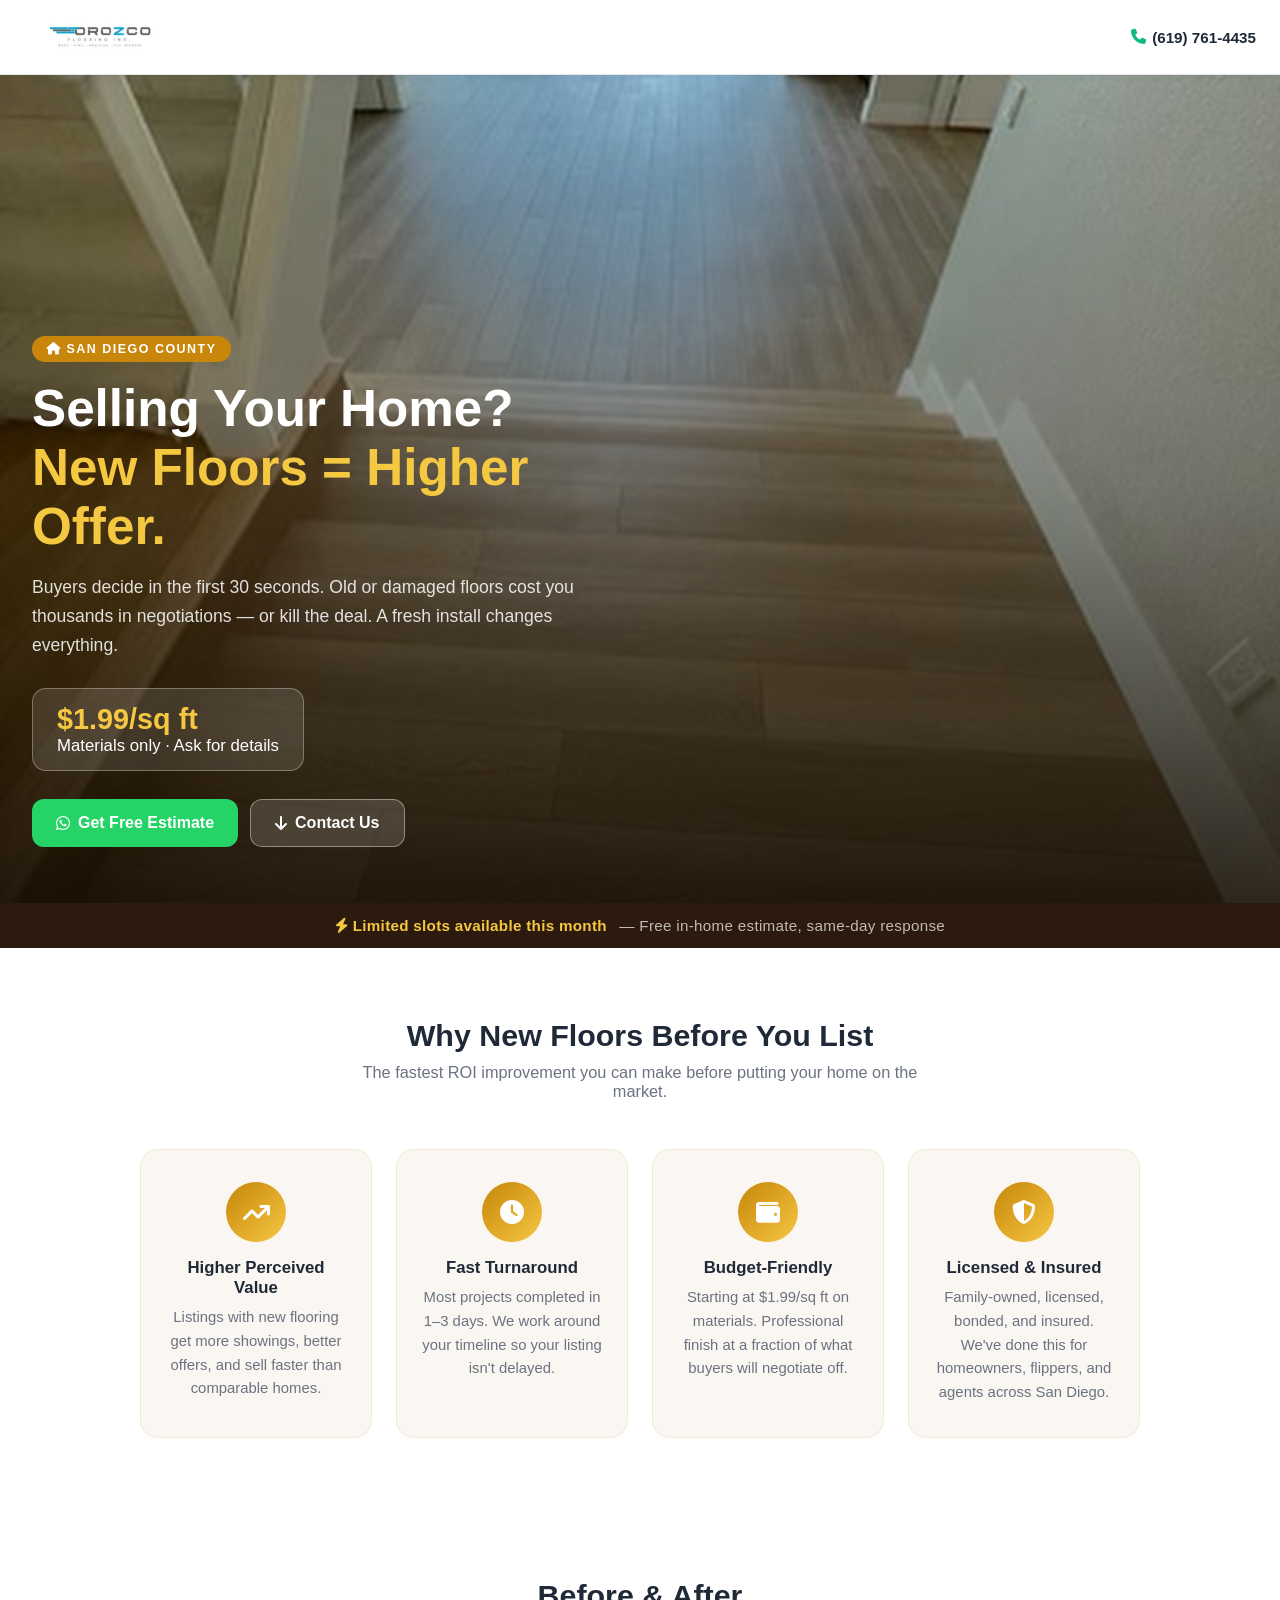
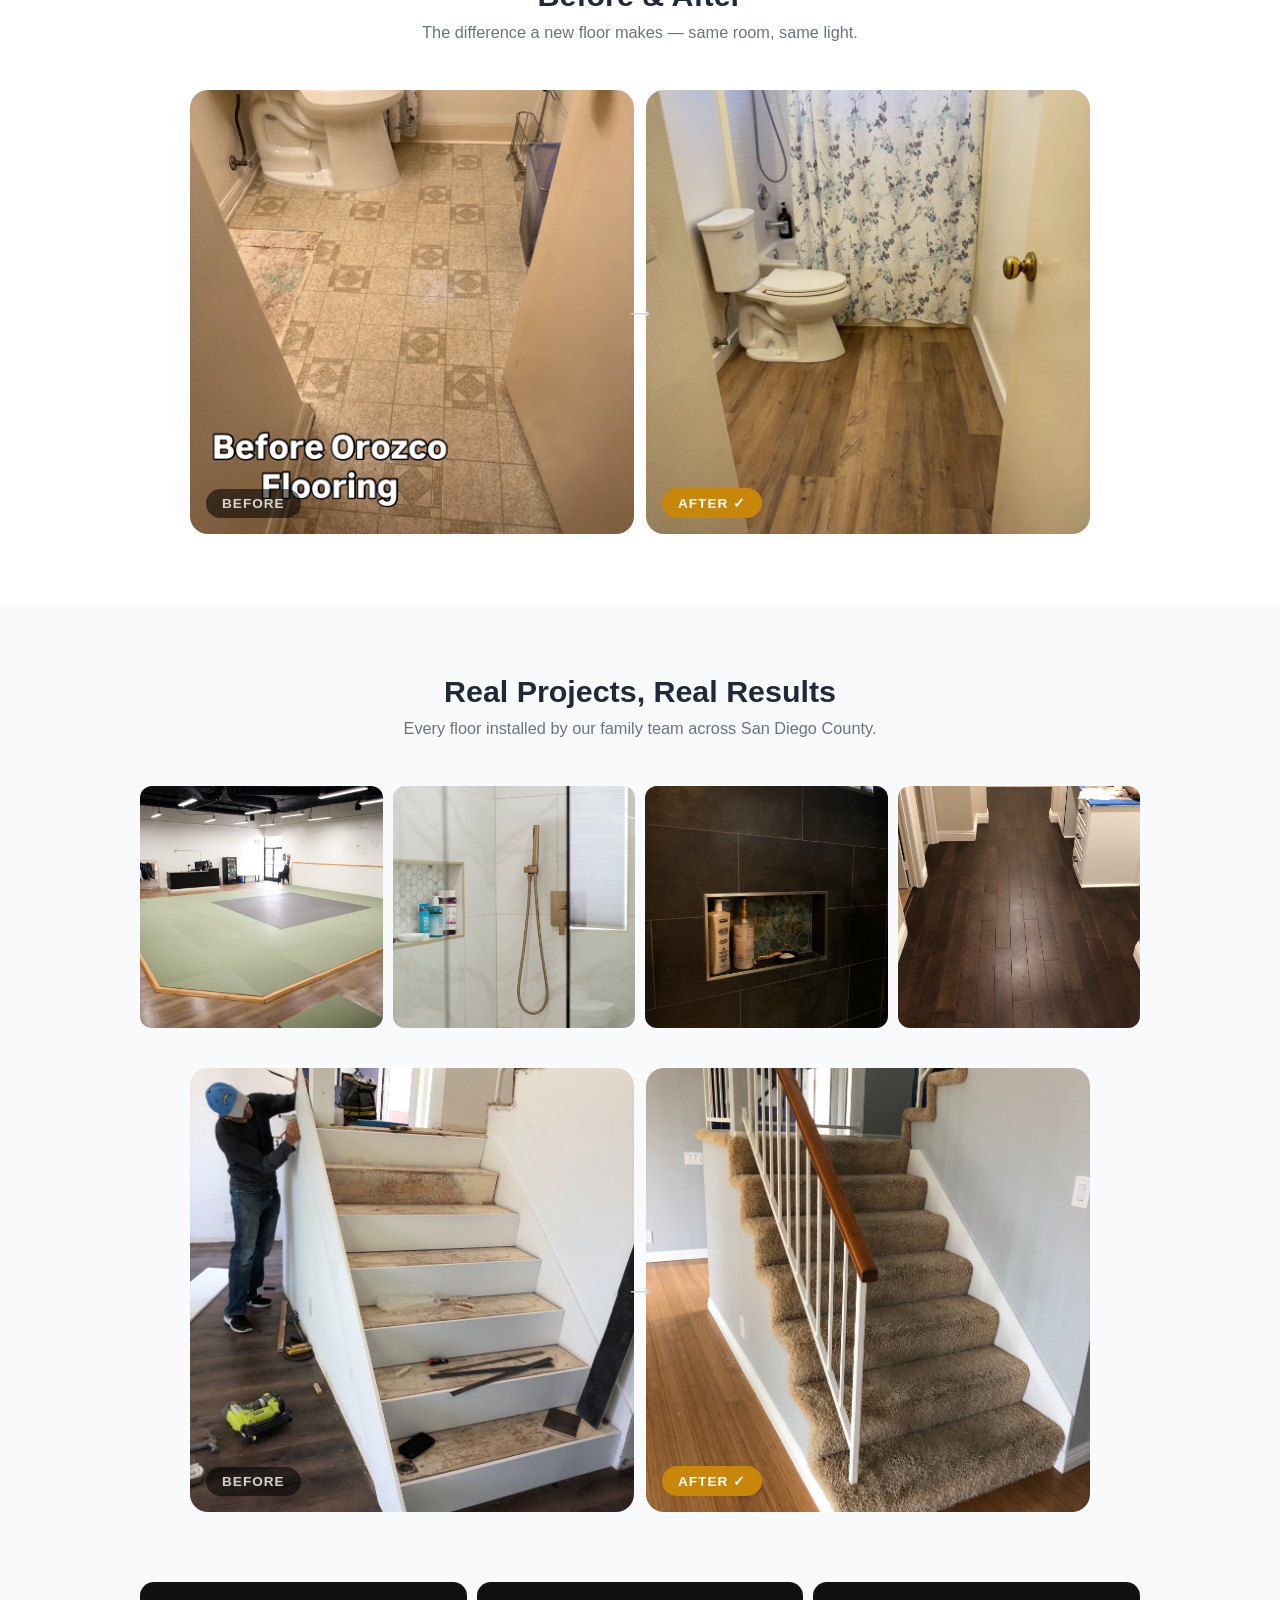
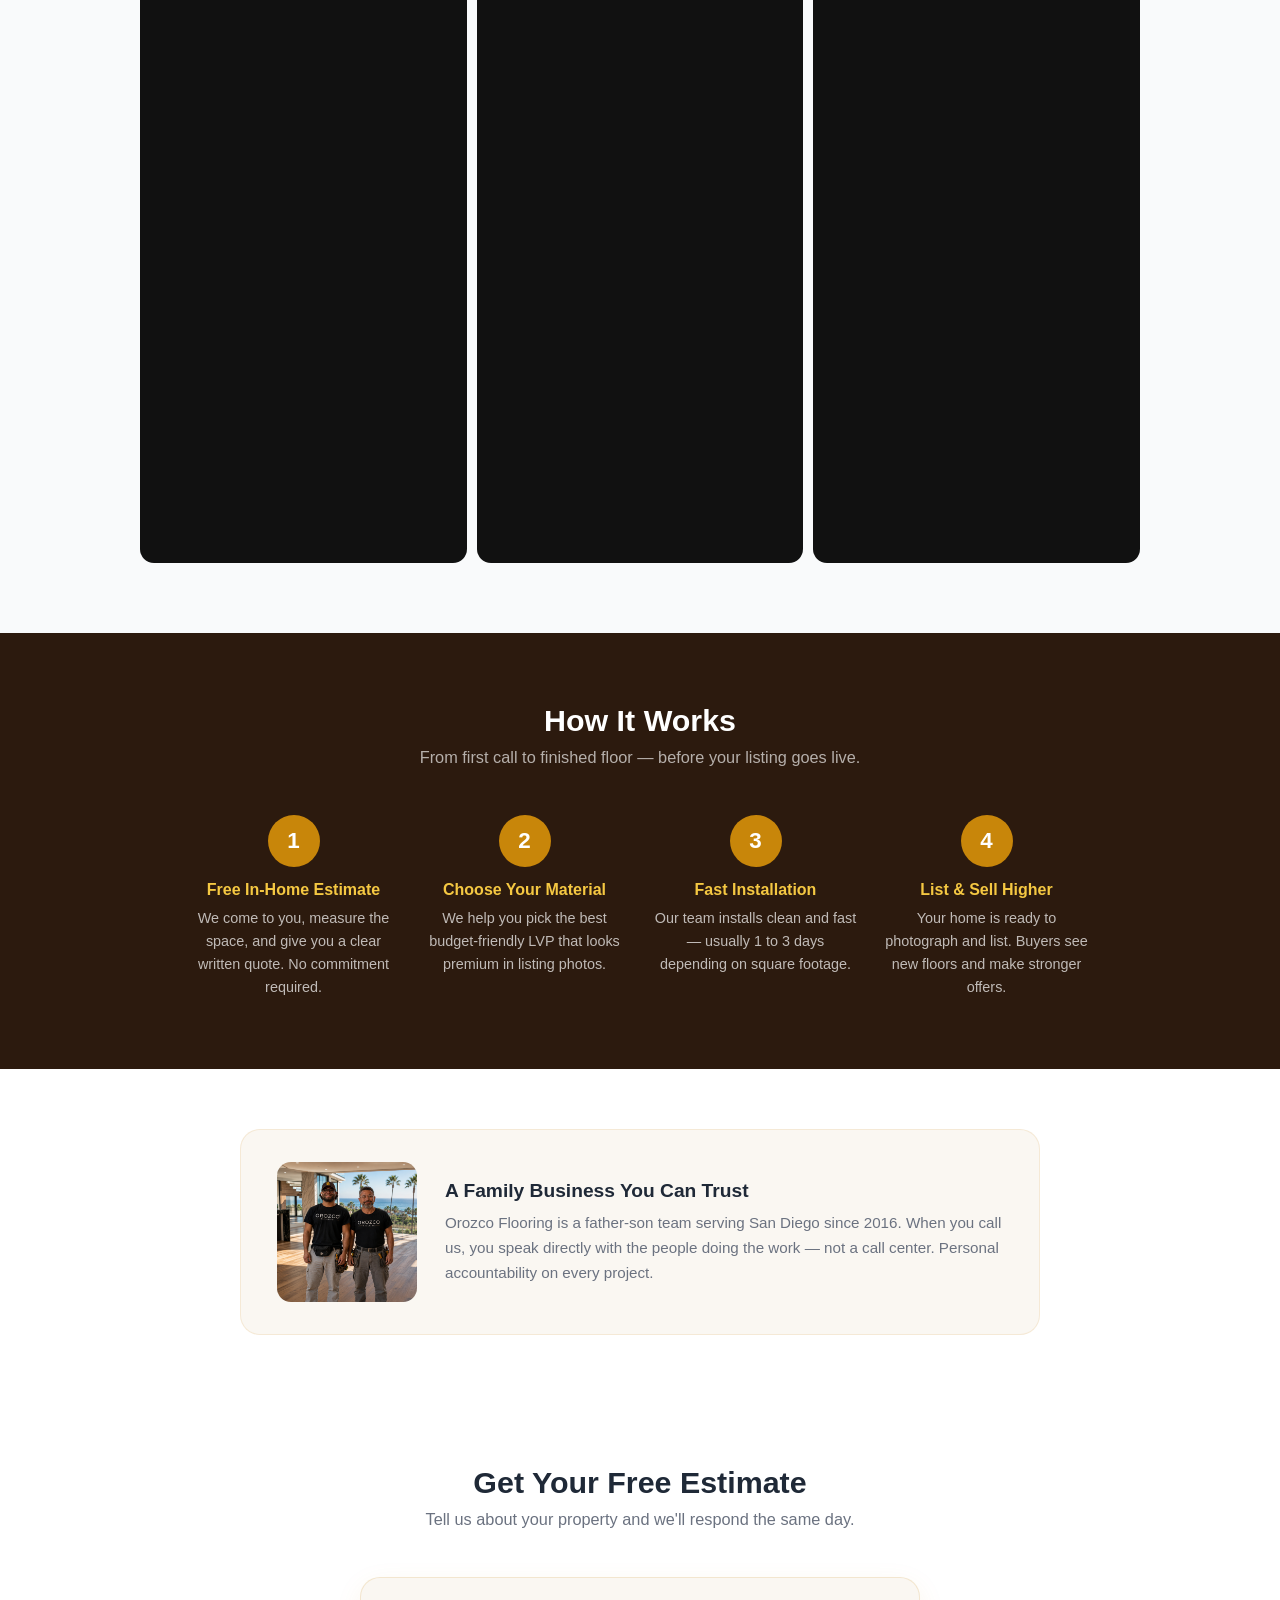
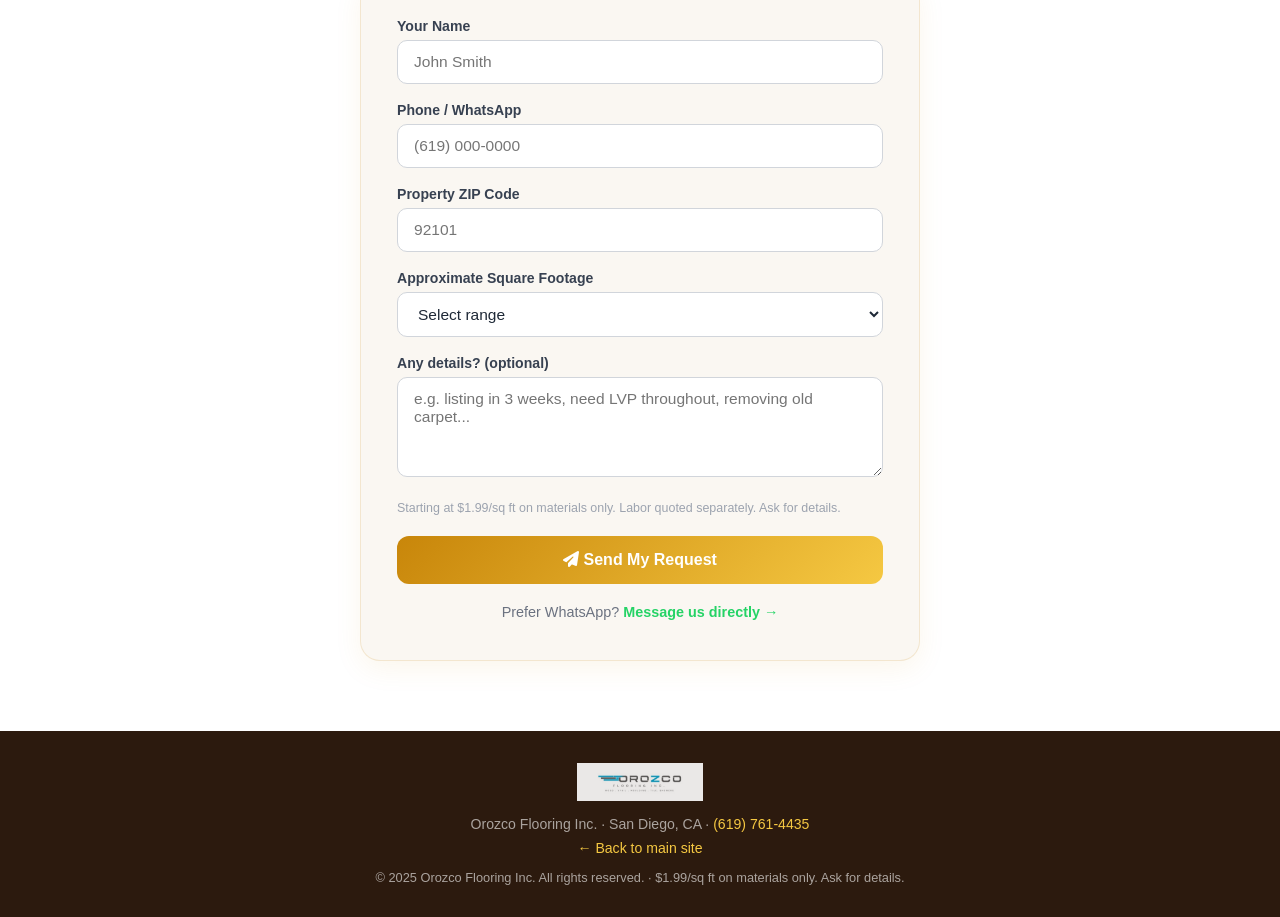
==== commit 233ce3c9: "Remove red photos, convert green pair to second before/after" ====
--- a/sell-your-home.html
+++ b/sell-your-home.html
@@ -418,14 +418,27 @@
   <h2>Real Projects, Real Results</h2>
   <p class="section-sub">Every floor installed by our family team across San Diego County.</p>
   <div class="photo-grid">
-    <img src="/images/carousel/c1p1.jpg" alt="LVP flooring San Diego" loading="lazy">
-    <img src="/images/carousel/c1p2.jpg" alt="LVP installation San Diego" loading="lazy">
-    <img src="/images/carousel/c4p1.jpg" alt="Floor installation Eastlake" loading="lazy">
-    <img src="/images/carousel/c4p3.jpg" alt="New floors before listing" loading="lazy">
     <img src="/images/carousel/c2p1.jpg" alt="Engineered wood Chula Vista" loading="lazy">
     <img src="/images/carousel/c6p1.jpg" alt="Tile flooring San Diego" loading="lazy">
     <img src="/images/carousel/c7p1.jpg" alt="LVP renovation El Cajon" loading="lazy">
     <img src="/images/carousel/c8p1.jpg" alt="Laminate flooring National City" loading="lazy">
+  </div>
+
+  <!-- BEFORE / AFTER #2 — Stairs -->
+  <div style="margin-top:40px;">
+    <div style="position:relative; max-width:900px; margin:0 auto;">
+      <div class="ba-grid">
+        <div class="ba-item">
+          <img src="/images/carousel/c4p1.jpg" alt="Before — stair installation in progress">
+          <span class="ba-label before">Before</span>
+        </div>
+        <div class="ba-item">
+          <img src="/images/carousel/c4p3.jpg" alt="After — finished stair flooring by Orozco Flooring">
+          <span class="ba-label after">After ✓</span>
+        </div>
+      </div>
+      <div class="ba-arrow">→</div>
+    </div>
   </div>
 </section>
 
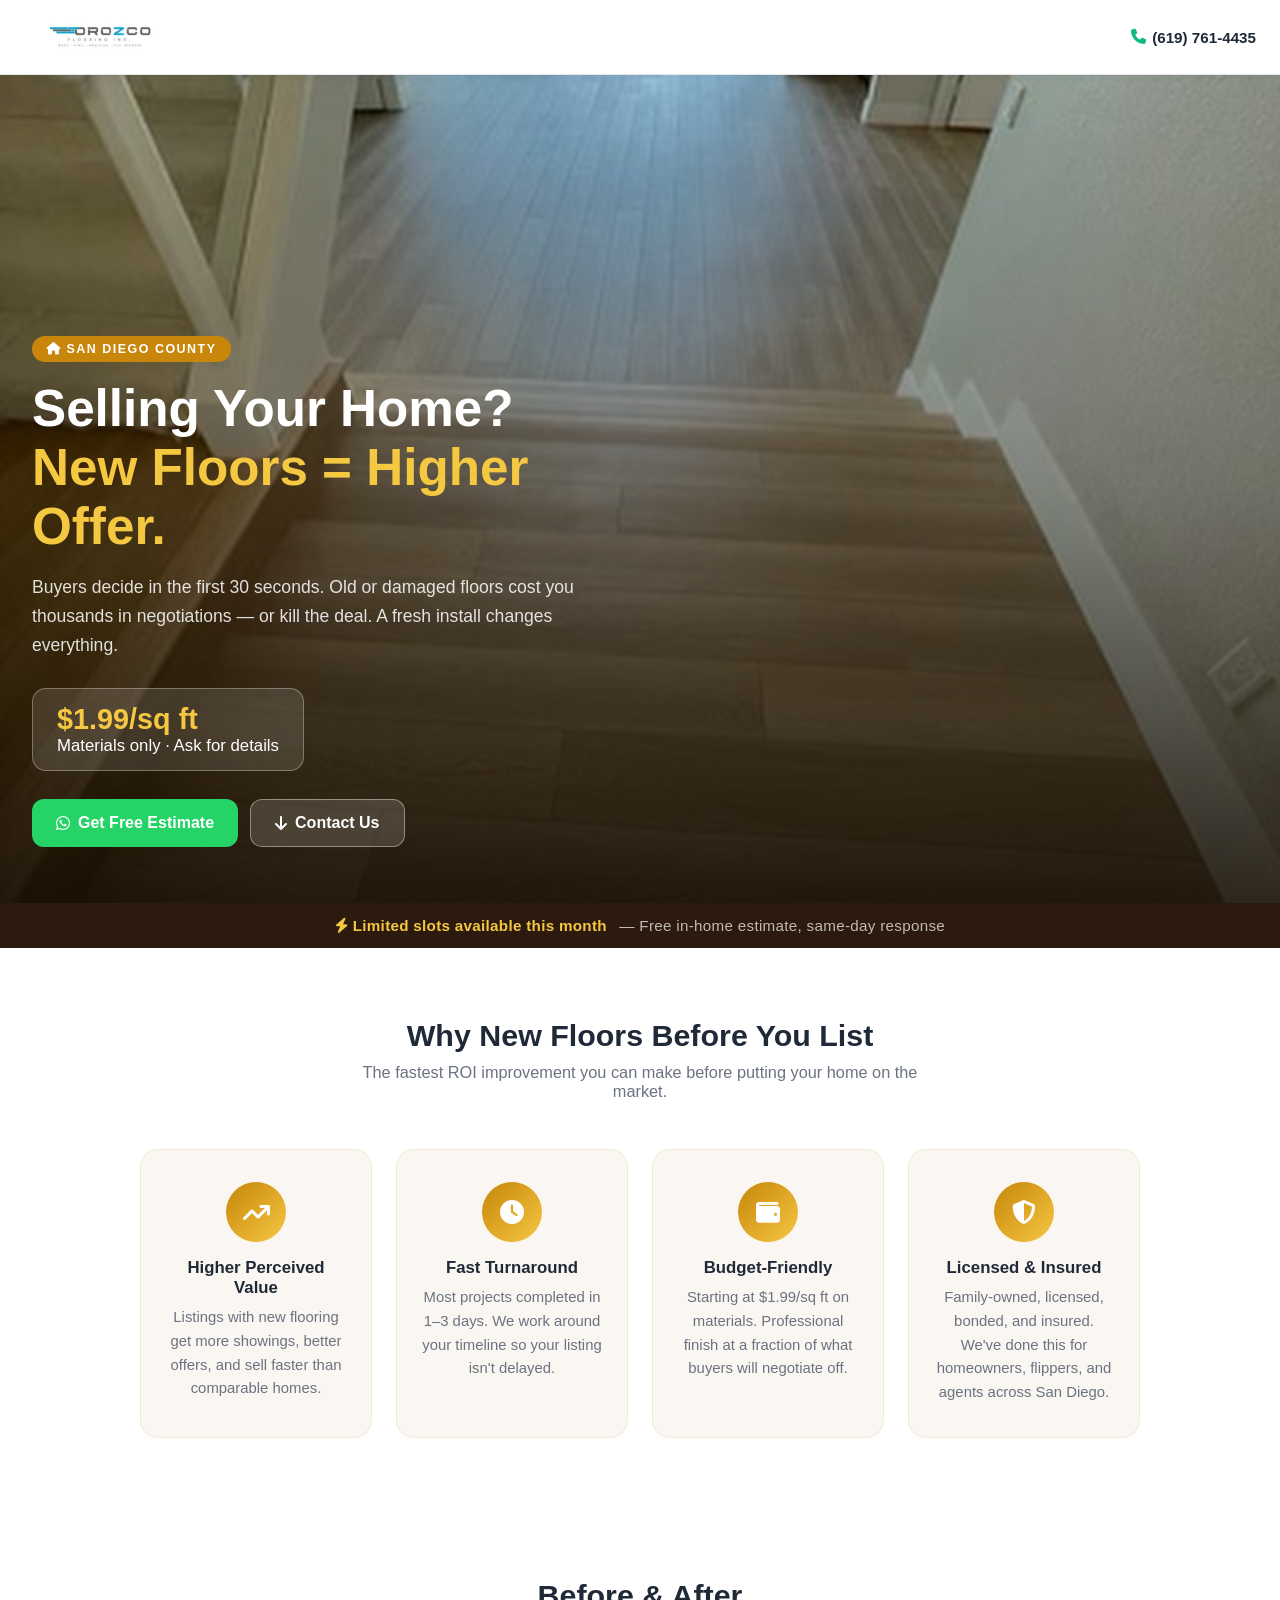
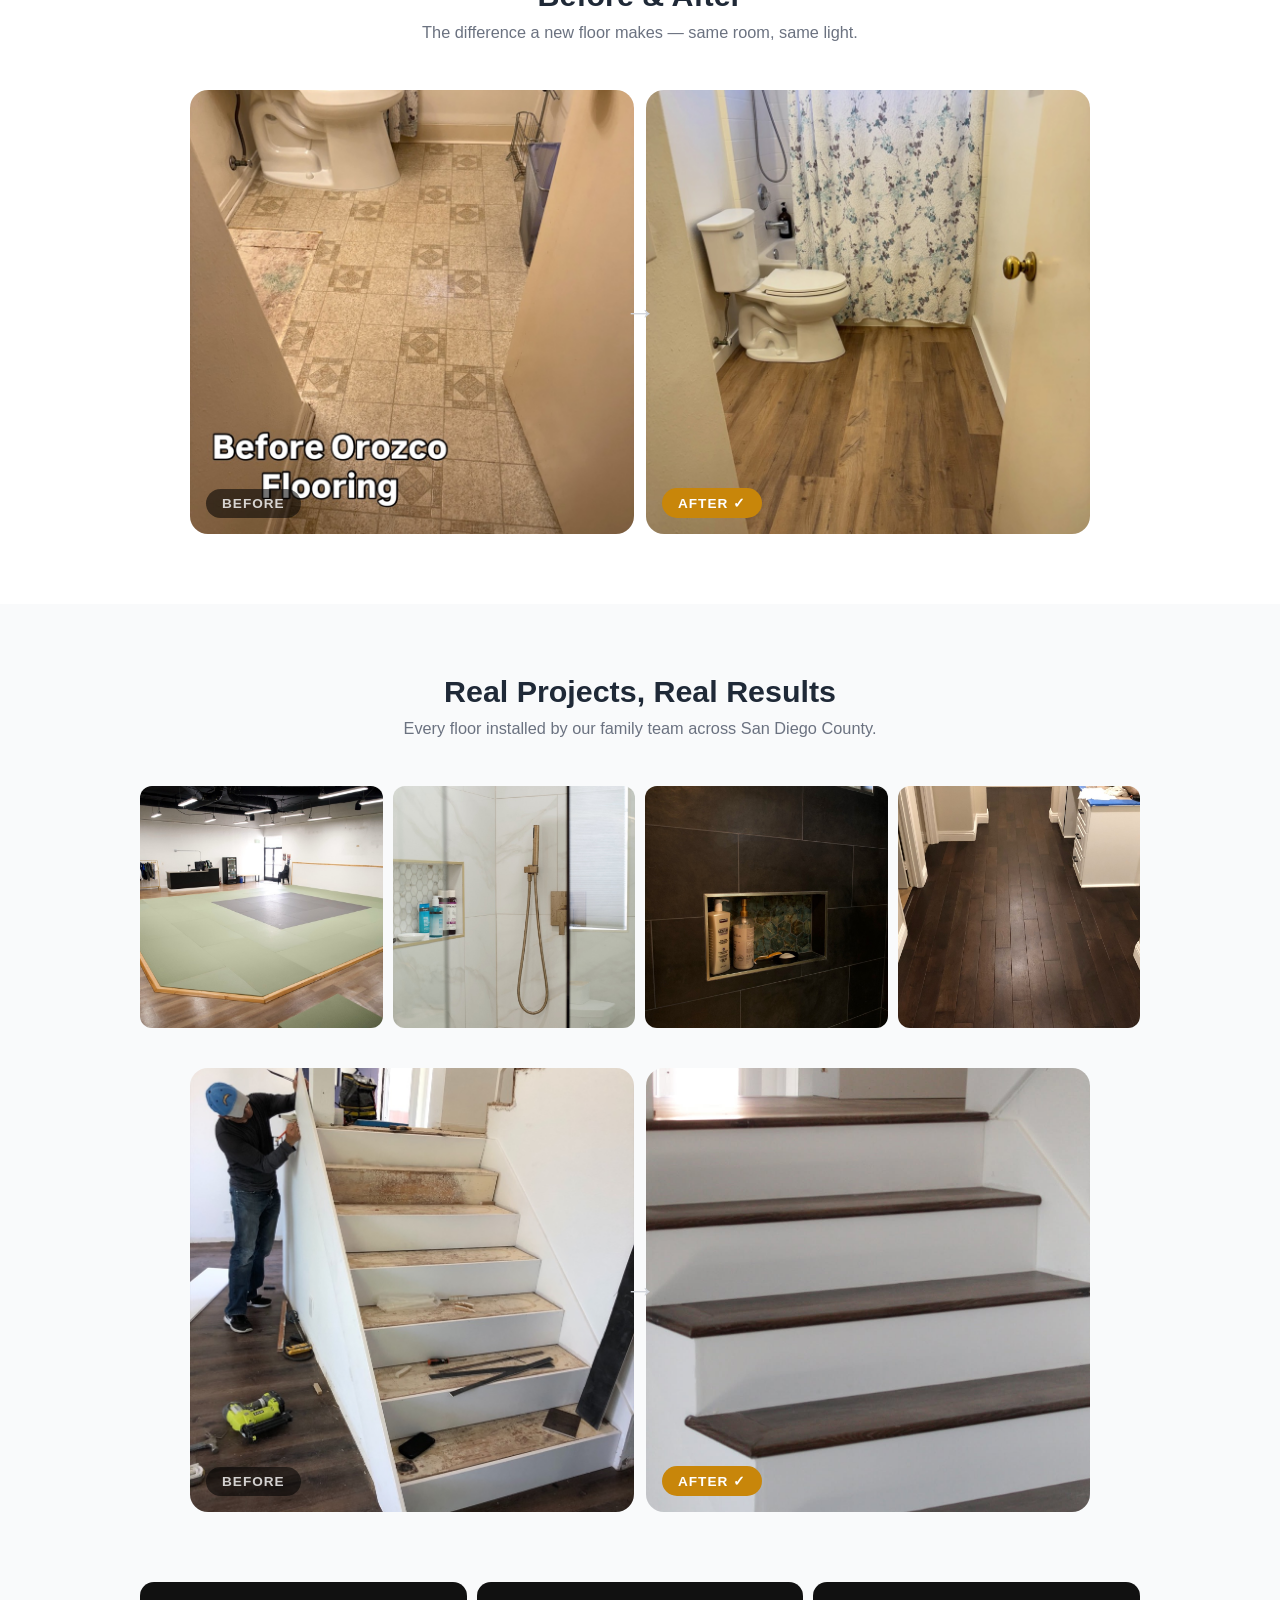
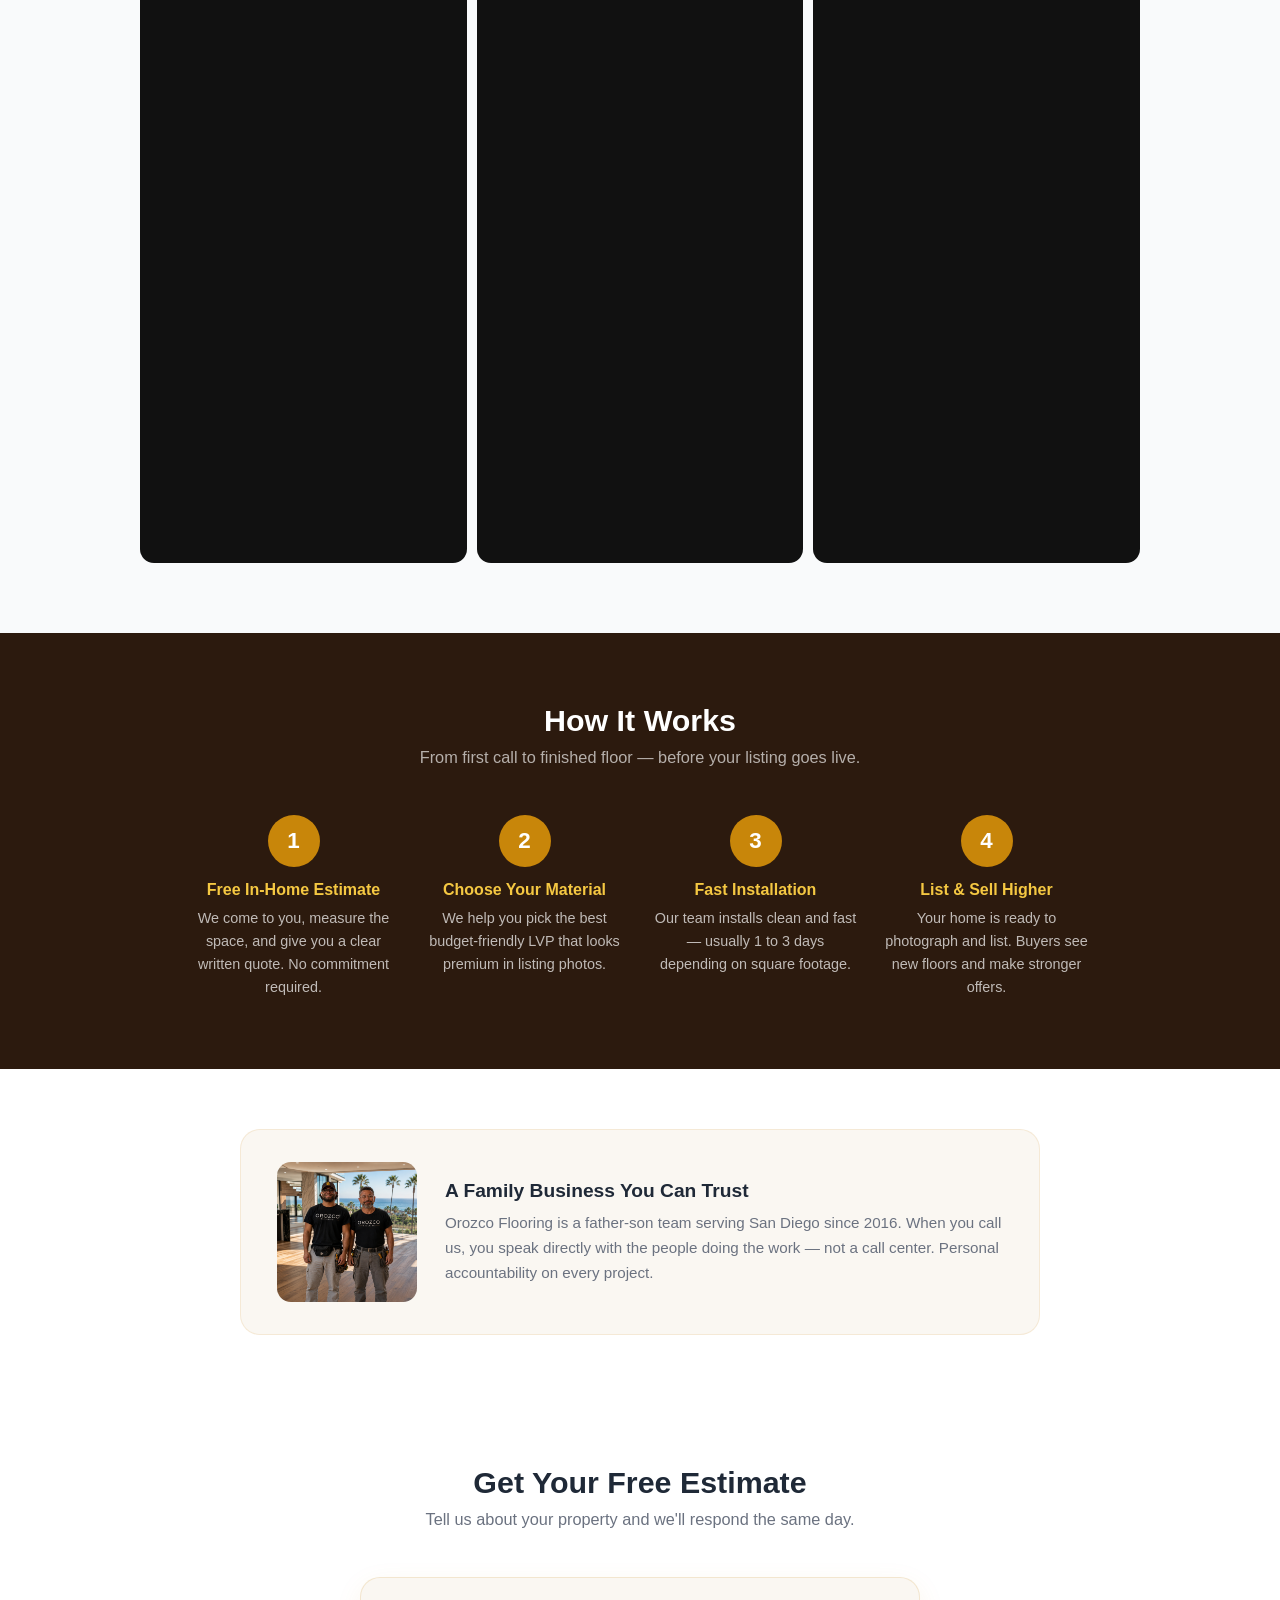
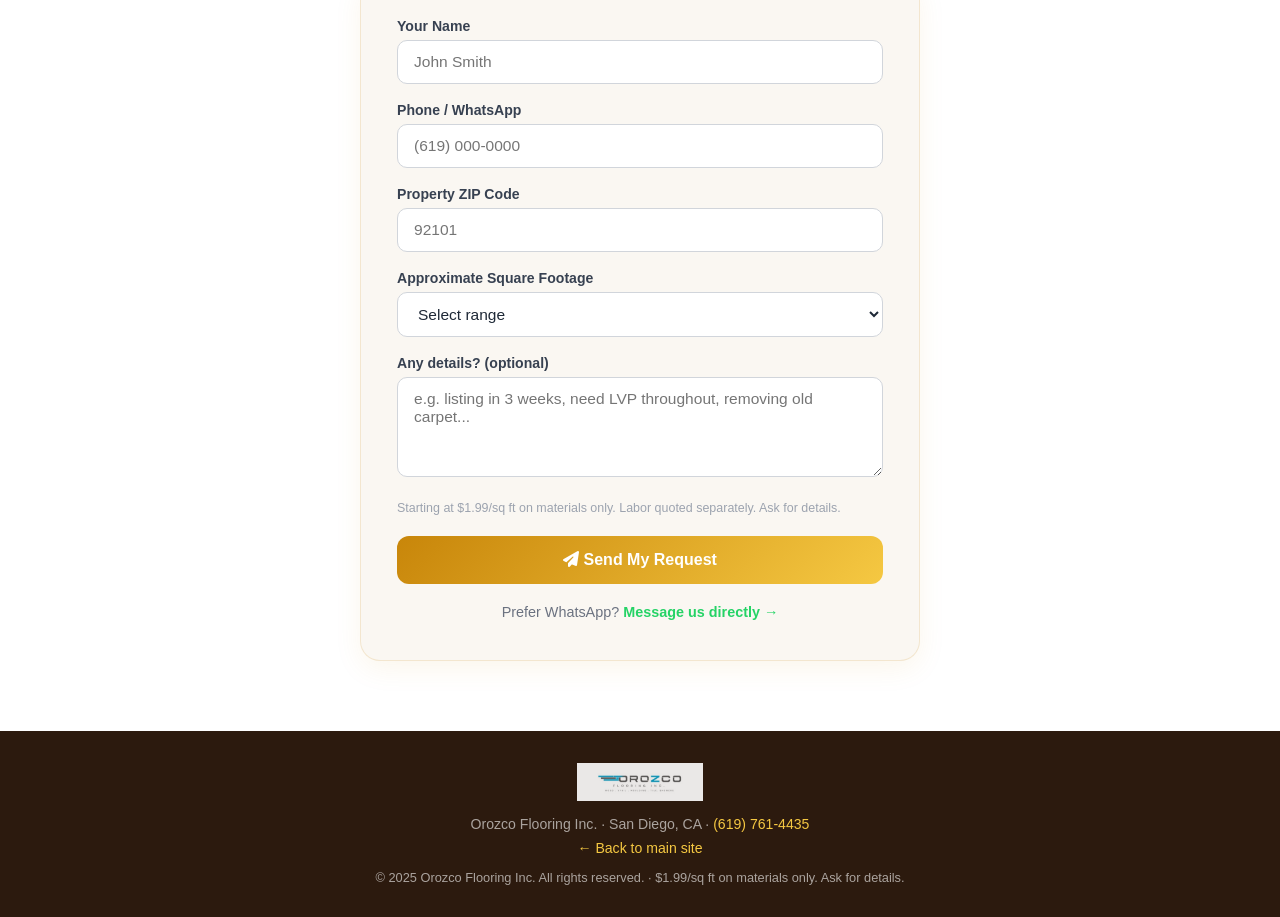
==== commit cc19801f: "Use real stair after photo in second before/after section" ====
--- a/sell-your-home.html
+++ b/sell-your-home.html
@@ -433,7 +433,7 @@
           <span class="ba-label before">Before</span>
         </div>
         <div class="ba-item">
-          <img src="/images/carousel/c4p3.jpg" alt="After — finished stair flooring by Orozco Flooring">
+          <img src="/images/stairs-after.jpg" alt="After — finished stair flooring by Orozco Flooring" style="object-position:center;">
           <span class="ba-label after">After ✓</span>
         </div>
       </div>
